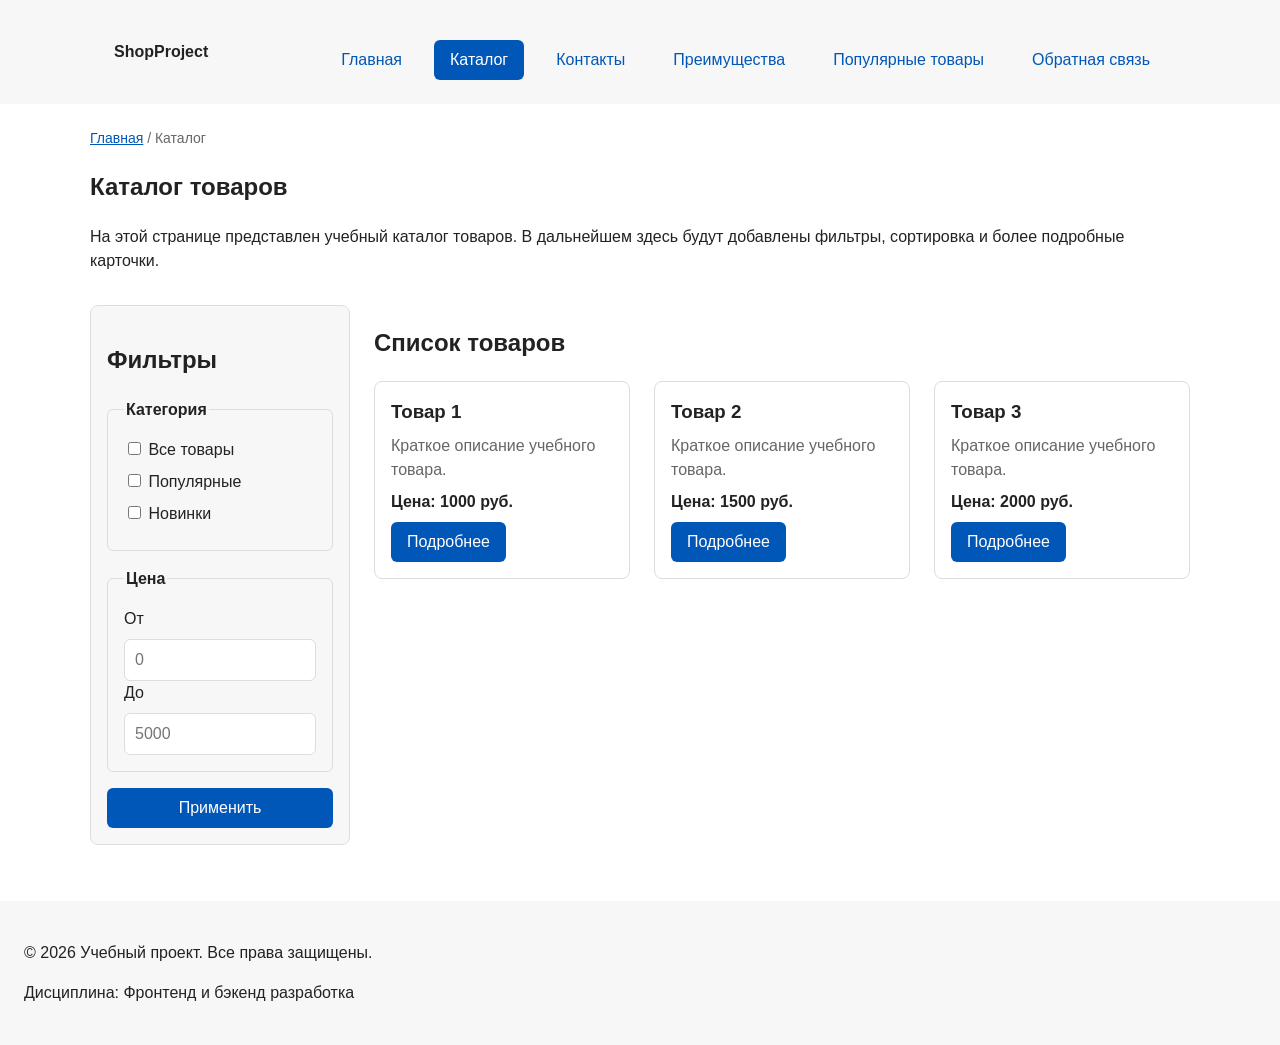
==== catalog.html @ 52d1523d "refactor: apply BEM naming to CSS classes" ====
<!DOCTYPE html>
<html lang="ru">
<head>
  <meta charset="UTF-8">
  <meta name="viewport" content="width=device-width, initial-scale=1.0">
  <meta name="description" content="Каталог товаров учебного интернет-магазина.">
  <meta property="og:type" content="website">
  <meta property="og:title" content="Учебный интернет-магазин">
  <meta property="og:description" content="Учебный frontend-проект интернет-магазина.">
  <meta property="og:image" content="https://skylongg.github.io/kr1-html-css-shop/images/preview.jpg">
  <title>Каталог товаров — Учебный интернет-магазин</title>
  <link rel="stylesheet" href="css/style.css">
</head>
<body>

  <header class="site-header">
    <div class="site-header__inner">
      <a class="site-header__logo" href="index.html">ShopProject</a>

      <nav class="site-nav" aria-label="Основная навигация">
        <ul class="site-nav__list">
          <li class="site-nav__item">
            <a class="site-nav__link" href="index.html">Главная</a>
          </li>
          <li class="site-nav__item">
            <a class="site-nav__link site-nav__link--active" href="catalog.html">Каталог</a>
          </li>
          <li class="site-nav__item">
            <a class="site-nav__link" href="contacts.html">Контакты</a>
          </li>
          <li class="site-nav__item">
            <a class="site-nav__link" href="index.html#advantages">Преимущества</a>
          </li>
          <li class="site-nav__item">
            <a class="site-nav__link" href="index.html#popular">Популярные товары</a>
          </li>
          <li class="site-nav__item">
            <a class="site-nav__link" href="index.html#contacts">Обратная связь</a>
          </li>
        </ul>
      </nav>
    </div>
  </header>

  <main>
    <nav class="breadcrumbs" aria-label="Хлебные крошки">
      <a class="breadcrumbs__link" href="index.html">Главная</a>
      <span class="breadcrumbs__current">Каталог</span>
    </nav>

    <section class="section">
      <h1>Каталог товаров</h1>
      <p>
        На этой странице представлен учебный каталог товаров.
        В дальнейшем здесь будут добавлены фильтры, сортировка и более
        подробные карточки.
      </p>
    </section>

    <section class="catalog-layout">
      <aside class="catalog-filters">
        <h2 class="catalog-filters__title">Фильтры</h2>

        <form class="filters-form" action="#" method="get">
          <fieldset class="filters-form__group">
            <legend class="filters-form__legend">Категория</legend>

            <label class="filters-form__label">
              <input type="checkbox" name="category" value="all">
              Все товары
            </label>

            <label class="filters-form__label">
              <input type="checkbox" name="category" value="popular">
              Популярные
            </label>

            <label class="filters-form__label">
              <input type="checkbox" name="category" value="new">
              Новинки
            </label>
          </fieldset>

          <fieldset class="filters-form__group">
            <legend class="filters-form__legend">Цена</legend>

            <label class="filters-form__label" for="price-from">От</label>
            <input class="filters-form__input" id="price-from" name="price-from" type="number" min="0" placeholder="0">

            <label class="filters-form__label" for="price-to">До</label>
            <input class="filters-form__input" id="price-to" name="price-to" type="number" min="0" placeholder="5000">
          </fieldset>

          <button class="button button--primary" type="submit">Применить</button>
        </form>
      </aside>

      <section class="catalog-products">
        <h2>Список товаров</h2>

        <div class="products-grid">
          <article class="product-card">
            <h3 class="product-card__title">Товар 1</h3>
            <p class="product-card__description">Краткое описание учебного товара.</p>
            <p class="product-card__price">Цена: 1000 руб.</p>
            <a class="button button--primary product-card__button" href="index.html#popular">Подробнее</a>
          </article>

          <article class="product-card">
            <h3 class="product-card__title">Товар 2</h3>
            <p class="product-card__description">Краткое описание учебного товара.</p>
            <p class="product-card__price">Цена: 1500 руб.</p>
            <a class="button button--primary product-card__button" href="index.html#popular">Подробнее</a>
          </article>

          <article class="product-card">
            <h3 class="product-card__title">Товар 3</h3>
            <p class="product-card__description">Краткое описание учебного товара.</p>
            <p class="product-card__price">Цена: 2000 руб.</p>
            <a class="button button--primary product-card__button" href="index.html#popular">Подробнее</a>
          </article>
        </div>
      </section>
    </section>
  </main>

  <footer class="site-footer">
    <p>&copy; 2026 Учебный проект. Все права защищены.</p>
    <p>Дисциплина: Фронтенд и бэкенд разработка</p>
  </footer>

</body>
</html>
---- css/style.css ----
/* ===============================
   1. Переменные проекта
   =============================== */

:root {
  /* Основные цвета проекта */
  --color-bg: #ffffff;
  --color-text: #222222;
  --color-muted: #666666;
  --color-primary: #0057b8;
  --color-primary-dark: #003f86;
  --color-border: #dddddd;
  --color-surface: #f7f7f7;
  --color-surface-accent: #eef5ff;
  --color-danger: #b00020;
  --color-success: #168a2f;
  --color-success-bg: #eefaf0;
  --color-white: #ffffff;

  /* Отступы */
  --space-xs: 4px;
  --space-sm: 8px;
  --space-md: 16px;
  --space-lg: 24px;
  --space-xl: 32px;

  /* Скругления */
  --radius-sm: 6px;
  --radius-md: 8px;
  --radius-lg: 12px;

  /* Размеры */
  --container-width: 1100px;
}

/* ===============================
   2. Базовые стили
   =============================== */

/*
  Универсальное правило для всех элементов.
  border-box делает расчёт размеров более понятным:
  width включает content, padding и border.
*/
* {
  box-sizing: border-box;
}

/*
  Плавная прокрутка при переходе к якорям.
*/
html {
  scroll-behavior: smooth;
}

/*
  Убираем стандартный внешний отступ браузера у body.
  Без этого вокруг страницы может появиться белая рамка.
*/
body {
  margin: 0;
  font-family: Arial, sans-serif;
  line-height: 1.5;
  color: var(--color-text);
  background-color: var(--color-bg);
}

/*
  Задаём внутренние отступы для основной области страницы.
  Это делает содержимое визуально отделённым от краёв окна браузера.
*/
main {
  padding: var(--space-lg);
}

/* ===============================
   3. Общие элементы интерфейса
   =============================== */

/*
  Базовый цвет ссылок.
*/
a {
  color: var(--color-primary);
}

/*
  Ссылка при наведении мыши.
*/
a:hover {
  color: var(--color-primary-dark);
}

/*
  Видимый фокус ссылки при навигации с клавиатуры.
*/
a:focus-visible {
  outline: 2px solid var(--color-primary);
  outline-offset: 3px;
}

/*
  Подсветка элемента, к которому выполнен переход по якорной ссылке.
*/
:target {
  outline: 2px dashed var(--color-primary);
  outline-offset: 4px;
}

/*
  Button block: shared geometry only.
  Colors come from the --primary and --secondary modifiers.
*/
.button {
  display: inline-block;
  padding: var(--space-sm) var(--space-md);
  border: none;
  border-radius: var(--radius-sm);
  font: inherit;
  text-decoration: none;
  cursor: pointer;
}

/* Primary button: filled with the main color */
.button--primary {
  color: var(--color-white);
  background-color: var(--color-primary);
}

/*
  Простое состояние наведения для кнопки.
  Цвет текста задаём явно, иначе у ссылки-кнопки
  его переопределит правило a:hover.
*/
.button--primary:hover {
  color: var(--color-white);
  background-color: var(--color-primary-dark);
}

/* Secondary button: outlined, filled on hover */
.button--secondary {
  color: var(--color-primary);
  background-color: transparent;
  border: 1px solid var(--color-primary);
}

.button--secondary:hover {
  color: var(--color-white);
  background-color: var(--color-primary);
}

/*
  Видимый фокус кнопки при навигации с клавиатуры.
*/
.button:focus-visible {
  outline: 2px solid var(--color-primary);
  outline-offset: 3px;
}

/*
  Отключённая кнопка визуально приглушается.
*/
.button:disabled,
.button--disabled {
  opacity: 0.6;
  cursor: not-allowed;
}

/* ===============================
   4. Компоненты страницы
   =============================== */

/* Site header block */
.site-header {
  background-color: var(--color-surface);
}

/*
  Ограничиваем ширину содержимого шапки,
  чтобы оно не растягивалось слишком сильно на широких экранах.
*/
.site-header__inner {
  max-width: var(--container-width);
  margin: 0 auto;
  padding: var(--space-lg);
  /* Flexbox: logo on the left, menu on the right */
  display: flex;
  flex-wrap: wrap;
  justify-content: space-between;
  align-items: center;
  gap: var(--space-md);
}

/*
  Оформляем текстовый логотип.
*/
.site-header__logo {
  font-weight: 700;
  color: var(--color-text);
  text-decoration: none;
}

/*
  Flexbox: menu items in a centered row that wraps when needed.
  Default list margins and markers are removed.
*/
.site-nav__list {
  display: flex;
  flex-wrap: wrap;
  justify-content: center;
  align-items: center;
  gap: var(--space-md);
  padding: 0;
  margin: var(--space-md) 0 0;
  list-style: none;
}

/*
  Menu links. inline-block lets the link take padding,
  which enlarges the click area.
*/
.site-nav__link {
  display: inline-block;
  padding: var(--space-sm) var(--space-md);
  color: var(--color-primary);
  text-decoration: none;
  border-radius: var(--radius-sm);
}

/*
  Hover: highlight the menu item with a filled background.
*/
.site-nav__link:hover {
  color: var(--color-white);
  background-color: var(--color-primary);
}

.site-nav__link:focus-visible {
  outline: 2px solid var(--color-primary);
  outline-offset: 3px;
}

/* Link to the current page */
.site-nav__link--active {
  color: var(--color-white);
  background-color: var(--color-primary);
}

/*
  Хлебные крошки на внутренних страницах.
*/
.breadcrumbs {
  max-width: var(--container-width);
  margin: 0 auto var(--space-md);
  font-size: 14px;
  color: var(--color-muted);
}

/*
  Ссылки в хлебных крошках.
*/
.breadcrumbs__link {
  color: var(--color-primary);
}

/*
  Разделитель перед названием текущей страницы.
*/
.breadcrumbs__current::before {
  content: " / ";
  color: var(--color-muted);
}

/*
  Hero-блок — первый крупный блок страницы.
  Он визуально отделяется от остальных разделов фоном и отступами.
*/
.hero {
  max-width: var(--container-width);
  margin: 0 auto var(--space-xl);
  padding: var(--space-xl) var(--space-lg);
  background-color: var(--color-surface-accent);
  border-radius: var(--radius-lg);
}

/*
  Общий класс для разделов страницы.
*/
.section {
  max-width: var(--container-width);
  margin: 0 auto var(--space-xl);
}

/*
  Убираем лишний верхний отступ у заголовков разделов.
*/
.section__title {
  margin-top: 0;
}

/* CSS Grid: three equal columns of product cards */
.products-grid {
  display: grid;
  grid-template-columns: repeat(3, 1fr);
  gap: var(--space-lg);
}

/*
  Карточка товара — самостоятельный блок.
*/
.product-card {
  /* Positioning context for the badge */
  position: relative;
  /* Flexbox: card content goes top to bottom */
  display: flex;
  flex-direction: column;
  gap: var(--space-sm);
  padding: var(--space-md);
  border: 1px solid var(--color-border);
  border-radius: var(--radius-md);
  background-color: var(--color-bg);
}

/*
  При наведении выделяем рамку карточки основным цветом.
*/
.product-card:hover {
  border-color: var(--color-primary);
}

/* Highlighted card */
.product-card--featured {
  border-color: var(--color-primary);
}

/* Discounted product card */
.product-card--discount {
  border-color: var(--color-danger);
}

.product-card__title {
  margin: 0;
  color: var(--color-text);
}

.product-card__description {
  margin: 0;
  color: var(--color-muted);
}

.product-card__price {
  margin: 0;
  font-weight: 700;
}

.product-card--discount .product-card__price {
  color: var(--color-danger);
}

/*
  margin-top: auto pushes the button to the bottom of the card,
  align-self keeps it from stretching to the full width.
*/
.product-card__button {
  margin-top: auto;
  align-self: flex-start;
}

/* Badge pinned to the top-right corner of the card */
.product-card__badge {
  position: absolute;
  top: var(--space-sm);
  right: var(--space-sm);
  padding: 2px var(--space-sm);
  font-size: 12px;
  color: var(--color-white);
  background-color: var(--color-danger);
  border-radius: var(--radius-sm);
}

/*
  Catalog page layout: filters on the left, products on the right.
  CSS Grid with named areas.
*/
.catalog-layout {
  max-width: var(--container-width);
  margin: 0 auto var(--space-xl);
  display: grid;
  grid-template-columns: 260px 1fr;
  grid-template-areas: "filters products";
  gap: var(--space-lg);
}

/* Sidebar with filters */
.catalog-filters {
  grid-area: filters;
  padding: var(--space-md);
  border: 1px solid var(--color-border);
  border-radius: var(--radius-md);
  background-color: var(--color-surface);
}

/* Product list area */
.catalog-products {
  grid-area: products;
}

/* Filters form: gap separates the field groups */
.filters-form {
  display: grid;
  gap: var(--space-md);
}

/* Group of related filter fields */
.filters-form__group {
  margin: 0;
  padding: var(--space-md);
  border: 1px solid var(--color-border);
  border-radius: var(--radius-sm);
}

/* Field group title */
.filters-form__legend {
  font-weight: 700;
}

/* Each filter label on its own line */
.filters-form__label {
  display: block;
  margin-bottom: var(--space-sm);
}

/* Price range number inputs */
.filters-form__input {
  width: 100%;
  padding: 8px 10px;
  border: 1px solid var(--color-border);
  border-radius: var(--radius-sm);
  font: inherit;
}

/* "Back to top" button stays in the corner while scrolling */
.to-top {
  position: fixed;
  right: var(--space-md);
  bottom: var(--space-md);
  z-index: 10;
}

/*
  Дополнительный информационный блок.
*/
.aside-info {
  max-width: var(--container-width);
  margin: 0 auto var(--space-xl);
  padding: var(--space-md);
  border-left: 4px solid var(--color-primary);
  background-color: var(--color-surface);
}

/*
  Оформляем подвал страницы тем же фоном, что и шапку,
  чтобы визуально отделить его от основного содержимого.
*/
.site-footer {
  padding: var(--space-lg);
  background-color: var(--color-surface);
}

/* ===============================
   5. Форма и модальное окно
   =============================== */

/*
  Модальное окно.
  Элемент dialog сам умеет открываться поверх страницы.
*/
.order-dialog {
  width: min(100% - 32px, 560px);
  padding: var(--space-lg);
  border: none;
  border-radius: var(--radius-lg);
}

/*
  Затемнение фона за модальным окном.
*/
.order-dialog::backdrop {
  background-color: rgba(0, 0, 0, 0.5);
}

.order-dialog__title {
  margin-top: 0;
}

/*
  Поле формы.
  Каждый блок получает нижний отступ.
*/
.order-form__field {
  margin-bottom: var(--space-md);
}

/*
  Подпись поля.
*/
.order-form__label {
  display: block;
  margin-bottom: var(--space-xs);
}

/*
  Основные поля формы.
  The checkbox has its own element class, so it keeps its natural width.
*/
.order-form__input,
.order-form__select,
.order-form__textarea {
  width: 100%;
  padding: 10px 12px;
  border: 1px solid var(--color-border);
  border-radius: var(--radius-sm);
  font: inherit;
}

/*
  Подсказка под полем телефона.
*/
.order-form__hint {
  display: block;
  margin-top: var(--space-xs);
  color: var(--color-muted);
}

/*
  Поле при наведении мыши.
*/
.order-form__input:hover,
.order-form__select:hover,
.order-form__textarea:hover {
  border-color: var(--color-primary);
}

/*
  Видимый фокус для клавиатурной навигации.
*/
.order-form__input:focus-visible,
.order-form__select:focus-visible,
.order-form__textarea:focus-visible {
  outline: 2px solid var(--color-primary);
  outline-offset: 3px;
}

/*
  Подсветка ошибочных полей.
  Атрибут aria-invalid добавляется через JavaScript.
*/
.order-form__input[aria-invalid="true"],
.order-form__select[aria-invalid="true"],
.order-form__textarea[aria-invalid="true"] {
  border-color: var(--color-danger);
}

/*
  Кнопки формы.
*/
.order-form__actions {
  display: flex;
  gap: var(--space-md);
  margin-top: var(--space-lg);
}

/*
  Сообщение об успешной отправке.
*/
.success-message {
  max-width: var(--container-width);
  margin: var(--space-lg) auto;
  padding: var(--space-md);
  border-left: 4px solid var(--color-success);
  background-color: var(--color-success-bg);
}
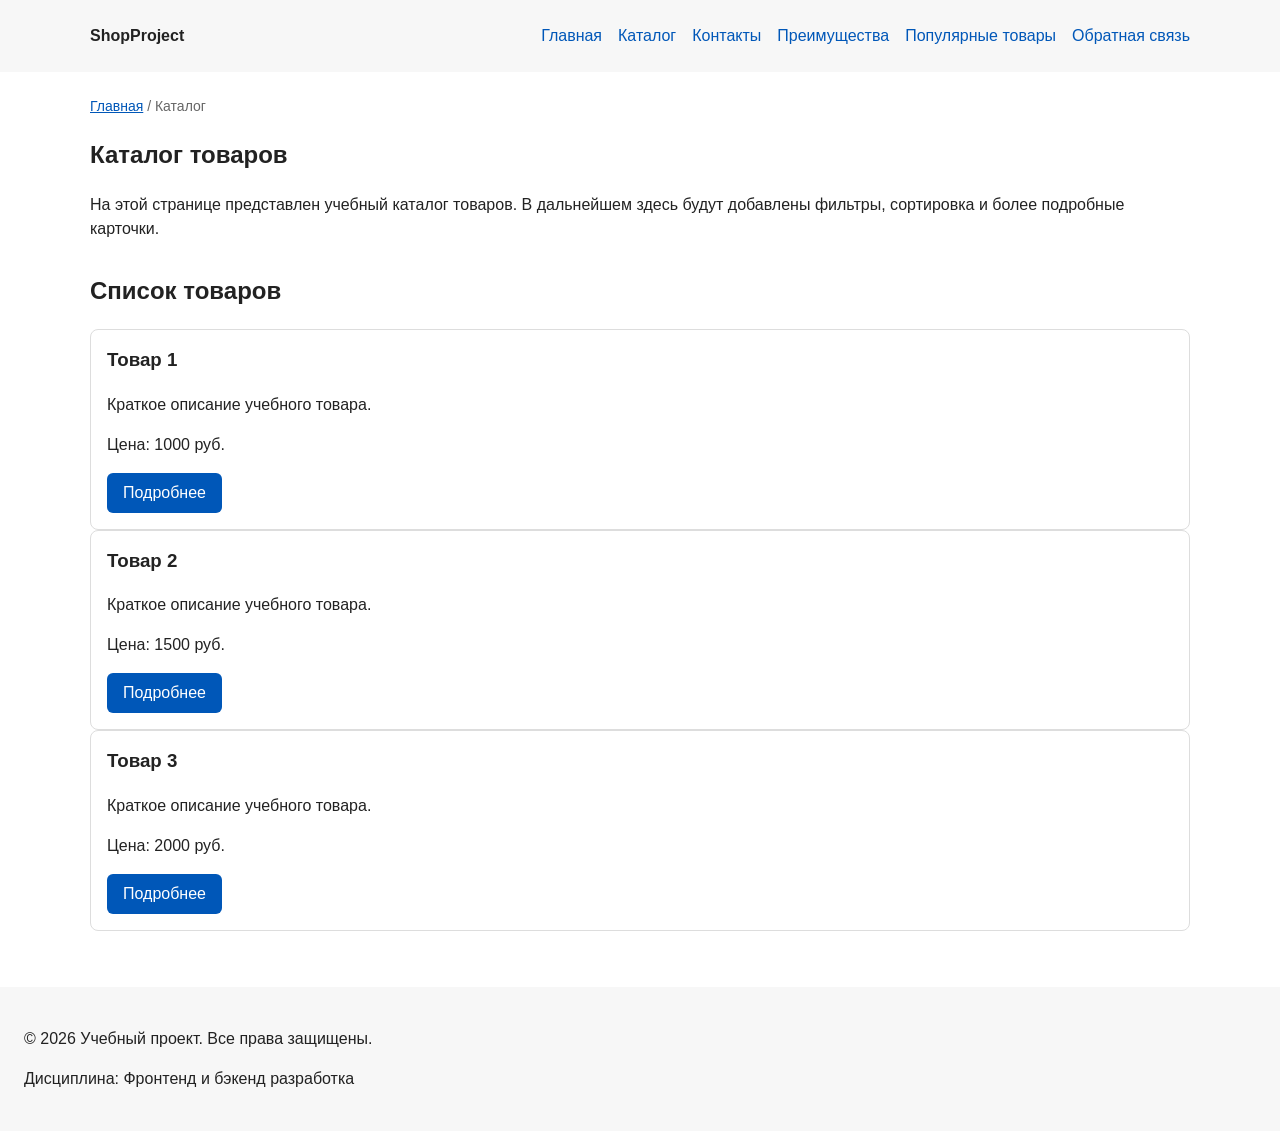
==== commit 153e6a2d: "Merge pull request #8 from skylongg/feature/multi-page-navigation Add multi-page structure navigatio" ====
--- a/catalog.html
+++ b/catalog.html
@@ -13,30 +13,18 @@
 </head>
 <body>
 
-  <header class="site-header">
-    <div class="site-header__inner">
-      <a class="site-header__logo" href="index.html">ShopProject</a>
+  <header>
+    <div class="site-header">
+      <a class="site-logo" href="index.html">ShopProject</a>
 
       <nav class="site-nav" aria-label="Основная навигация">
         <ul class="site-nav__list">
-          <li class="site-nav__item">
-            <a class="site-nav__link" href="index.html">Главная</a>
-          </li>
-          <li class="site-nav__item">
-            <a class="site-nav__link site-nav__link--active" href="catalog.html">Каталог</a>
-          </li>
-          <li class="site-nav__item">
-            <a class="site-nav__link" href="contacts.html">Контакты</a>
-          </li>
-          <li class="site-nav__item">
-            <a class="site-nav__link" href="index.html#advantages">Преимущества</a>
-          </li>
-          <li class="site-nav__item">
-            <a class="site-nav__link" href="index.html#popular">Популярные товары</a>
-          </li>
-          <li class="site-nav__item">
-            <a class="site-nav__link" href="index.html#contacts">Обратная связь</a>
-          </li>
+          <li><a href="index.html">Главная</a></li>
+          <li><a href="catalog.html">Каталог</a></li>
+          <li><a href="contacts.html">Контакты</a></li>
+          <li><a href="index.html#advantages">Преимущества</a></li>
+          <li><a href="index.html#popular">Популярные товары</a></li>
+          <li><a href="index.html#contacts">Обратная связь</a></li>
         </ul>
       </nav>
     </div>
@@ -44,8 +32,8 @@
 
   <main>
     <nav class="breadcrumbs" aria-label="Хлебные крошки">
-      <a class="breadcrumbs__link" href="index.html">Главная</a>
-      <span class="breadcrumbs__current">Каталог</span>
+      <a href="index.html">Главная</a>
+      <span>Каталог</span>
     </nav>
 
     <section class="section">
@@ -57,74 +45,33 @@
       </p>
     </section>
 
-    <section class="catalog-layout">
-      <aside class="catalog-filters">
-        <h2 class="catalog-filters__title">Фильтры</h2>
+    <section class="section">
+      <h2>Список товаров</h2>
 
-        <form class="filters-form" action="#" method="get">
-          <fieldset class="filters-form__group">
-            <legend class="filters-form__legend">Категория</legend>
+      <article class="product-card">
+        <h3>Товар 1</h3>
+        <p>Краткое описание учебного товара.</p>
+        <p>Цена: 1000 руб.</p>
+        <a class="button" href="index.html#popular">Подробнее</a>
+      </article>
 
-            <label class="filters-form__label">
-              <input type="checkbox" name="category" value="all">
-              Все товары
-            </label>
+      <article class="product-card">
+        <h3>Товар 2</h3>
+        <p>Краткое описание учебного товара.</p>
+        <p>Цена: 1500 руб.</p>
+        <a class="button" href="index.html#popular">Подробнее</a>
+      </article>
 
-            <label class="filters-form__label">
-              <input type="checkbox" name="category" value="popular">
-              Популярные
-            </label>
-
-            <label class="filters-form__label">
-              <input type="checkbox" name="category" value="new">
-              Новинки
-            </label>
-          </fieldset>
-
-          <fieldset class="filters-form__group">
-            <legend class="filters-form__legend">Цена</legend>
-
-            <label class="filters-form__label" for="price-from">От</label>
-            <input class="filters-form__input" id="price-from" name="price-from" type="number" min="0" placeholder="0">
-
-            <label class="filters-form__label" for="price-to">До</label>
-            <input class="filters-form__input" id="price-to" name="price-to" type="number" min="0" placeholder="5000">
-          </fieldset>
-
-          <button class="button button--primary" type="submit">Применить</button>
-        </form>
-      </aside>
-
-      <section class="catalog-products">
-        <h2>Список товаров</h2>
-
-        <div class="products-grid">
-          <article class="product-card">
-            <h3 class="product-card__title">Товар 1</h3>
-            <p class="product-card__description">Краткое описание учебного товара.</p>
-            <p class="product-card__price">Цена: 1000 руб.</p>
-            <a class="button button--primary product-card__button" href="index.html#popular">Подробнее</a>
-          </article>
-
-          <article class="product-card">
-            <h3 class="product-card__title">Товар 2</h3>
-            <p class="product-card__description">Краткое описание учебного товара.</p>
-            <p class="product-card__price">Цена: 1500 руб.</p>
-            <a class="button button--primary product-card__button" href="index.html#popular">Подробнее</a>
-          </article>
-
-          <article class="product-card">
-            <h3 class="product-card__title">Товар 3</h3>
-            <p class="product-card__description">Краткое описание учебного товара.</p>
-            <p class="product-card__price">Цена: 2000 руб.</p>
-            <a class="button button--primary product-card__button" href="index.html#popular">Подробнее</a>
-          </article>
-        </div>
-      </section>
+      <article class="product-card">
+        <h3>Товар 3</h3>
+        <p>Краткое описание учебного товара.</p>
+        <p>Цена: 2000 руб.</p>
+        <a class="button" href="index.html#popular">Подробнее</a>
+      </article>
     </section>
   </main>
 
-  <footer class="site-footer">
+  <footer>
     <p>&copy; 2026 Учебный проект. Все права защищены.</p>
     <p>Дисциплина: Фронтенд и бэкенд разработка</p>
   </footer>
--- a/css/style.css
+++ b/css/style.css
@@ -66,11 +66,29 @@
 }
 
 /*
-  Задаём внутренние отступы для основной области страницы.
+  Задаём внутренние отступы для основных областей страницы.
   Это делает содержимое визуально отделённым от краёв окна браузера.
 */
-main {
+header,
+main,
+footer {
   padding: var(--space-lg);
+}
+
+/*
+  Оформляем шапку страницы.
+  Используется нейтральный фон из переменной.
+*/
+header {
+  background-color: var(--color-surface);
+}
+
+/*
+  Оформляем подвал страницы тем же фоном,
+  чтобы визуально отделить его от основного содержимого.
+*/
+footer {
+  background-color: var(--color-surface);
 }
 
 /* ===============================
@@ -108,23 +126,17 @@
 }
 
 /*
-  Button block: shared geometry only.
-  Colors come from the --primary and --secondary modifiers.
+  Пока это обычная ссылка, но визуально она оформляется как кнопка.
 */
 .button {
   display: inline-block;
   padding: var(--space-sm) var(--space-md);
+  color: var(--color-white);
+  background-color: var(--color-primary);
+  text-decoration: none;
   border: none;
   border-radius: var(--radius-sm);
-  font: inherit;
-  text-decoration: none;
   cursor: pointer;
-}
-
-/* Primary button: filled with the main color */
-.button--primary {
-  color: var(--color-white);
-  background-color: var(--color-primary);
 }
 
 /*
@@ -132,21 +144,9 @@
   Цвет текста задаём явно, иначе у ссылки-кнопки
   его переопределит правило a:hover.
 */
-.button--primary:hover {
+.button:hover {
   color: var(--color-white);
   background-color: var(--color-primary-dark);
-}
-
-/* Secondary button: outlined, filled on hover */
-.button--secondary {
-  color: var(--color-primary);
-  background-color: transparent;
-  border: 1px solid var(--color-primary);
-}
-
-.button--secondary:hover {
-  color: var(--color-white);
-  background-color: var(--color-primary);
 }
 
 /*
@@ -160,8 +160,7 @@
 /*
   Отключённая кнопка визуально приглушается.
 */
-.button:disabled,
-.button--disabled {
+.button:disabled {
   opacity: 0.6;
   cursor: not-allowed;
 }
@@ -170,19 +169,13 @@
    4. Компоненты страницы
    =============================== */
 
-/* Site header block */
-.site-header {
-  background-color: var(--color-surface);
-}
-
 /*
   Ограничиваем ширину содержимого шапки,
   чтобы оно не растягивалось слишком сильно на широких экранах.
 */
-.site-header__inner {
+.site-header {
   max-width: var(--container-width);
   margin: 0 auto;
-  padding: var(--space-lg);
   /* Flexbox: logo on the left, menu on the right */
   display: flex;
   flex-wrap: wrap;
@@ -194,56 +187,38 @@
 /*
   Оформляем текстовый логотип.
 */
-.site-header__logo {
-  font-weight: 700;
+.site-logo {
+  font-weight: bold;
+  text-decoration: none;
   color: var(--color-text);
-  text-decoration: none;
-}
-
-/*
-  Flexbox: menu items in a centered row that wraps when needed.
-  Default list margins and markers are removed.
+}
+
+/*
+  Убираем стандартные отступы и маркеры списка навигации.
 */
 .site-nav__list {
+  padding: 0;
+  margin: 0;
+  list-style: none;
+  /* Flexbox: menu items in a row */
   display: flex;
   flex-wrap: wrap;
-  justify-content: center;
-  align-items: center;
   gap: var(--space-md);
-  padding: 0;
-  margin: var(--space-md) 0 0;
-  list-style: none;
-}
-
-/*
-  Menu links. inline-block lets the link take padding,
-  which enlarges the click area.
-*/
-.site-nav__link {
-  display: inline-block;
-  padding: var(--space-sm) var(--space-md);
+}
+
+/*
+  Оформляем ссылки меню.
+*/
+.site-nav__list a {
   color: var(--color-primary);
   text-decoration: none;
-  border-radius: var(--radius-sm);
-}
-
-/*
-  Hover: highlight the menu item with a filled background.
-*/
-.site-nav__link:hover {
-  color: var(--color-white);
-  background-color: var(--color-primary);
-}
-
-.site-nav__link:focus-visible {
-  outline: 2px solid var(--color-primary);
-  outline-offset: 3px;
-}
-
-/* Link to the current page */
-.site-nav__link--active {
-  color: var(--color-white);
-  background-color: var(--color-primary);
+}
+
+/*
+  При наведении мыши подчёркиваем ссылку.
+*/
+.site-nav__list a:hover {
+  text-decoration: underline;
 }
 
 /*
@@ -259,14 +234,14 @@
 /*
   Ссылки в хлебных крошках.
 */
-.breadcrumbs__link {
+.breadcrumbs a {
   color: var(--color-primary);
 }
 
 /*
   Разделитель перед названием текущей страницы.
 */
-.breadcrumbs__current::before {
+.breadcrumbs span::before {
   content: " / ";
   color: var(--color-muted);
 }
@@ -294,15 +269,15 @@
 /*
   Убираем лишний верхний отступ у заголовков разделов.
 */
-.section__title {
+.section h2 {
   margin-top: 0;
 }
 
-/* CSS Grid: three equal columns of product cards */
-.products-grid {
+/* CSS Grid: product cards in columns */
+.product-grid {
   display: grid;
-  grid-template-columns: repeat(3, 1fr);
-  gap: var(--space-lg);
+  grid-template-columns: repeat(auto-fit, minmax(220px, 1fr));
+  gap: var(--space-md);
 }
 
 /*
@@ -311,10 +286,6 @@
 .product-card {
   /* Positioning context for the badge */
   position: relative;
-  /* Flexbox: card content goes top to bottom */
-  display: flex;
-  flex-direction: column;
-  gap: var(--space-sm);
   padding: var(--space-md);
   border: 1px solid var(--color-border);
   border-radius: var(--radius-md);
@@ -328,42 +299,11 @@
   border-color: var(--color-primary);
 }
 
-/* Highlighted card */
-.product-card--featured {
-  border-color: var(--color-primary);
-}
-
-/* Discounted product card */
-.product-card--discount {
-  border-color: var(--color-danger);
-}
-
-.product-card__title {
-  margin: 0;
-  color: var(--color-text);
-}
-
-.product-card__description {
-  margin: 0;
-  color: var(--color-muted);
-}
-
-.product-card__price {
-  margin: 0;
-  font-weight: 700;
-}
-
-.product-card--discount .product-card__price {
-  color: var(--color-danger);
-}
-
-/*
-  margin-top: auto pushes the button to the bottom of the card,
-  align-self keeps it from stretching to the full width.
-*/
-.product-card__button {
-  margin-top: auto;
-  align-self: flex-start;
+/*
+  Убираем лишний верхний отступ у заголовка карточки.
+*/
+.product-card h3 {
+  margin-top: 0;
 }
 
 /* Badge pinned to the top-right corner of the card */
@@ -378,67 +318,6 @@
   border-radius: var(--radius-sm);
 }
 
-/*
-  Catalog page layout: filters on the left, products on the right.
-  CSS Grid with named areas.
-*/
-.catalog-layout {
-  max-width: var(--container-width);
-  margin: 0 auto var(--space-xl);
-  display: grid;
-  grid-template-columns: 260px 1fr;
-  grid-template-areas: "filters products";
-  gap: var(--space-lg);
-}
-
-/* Sidebar with filters */
-.catalog-filters {
-  grid-area: filters;
-  padding: var(--space-md);
-  border: 1px solid var(--color-border);
-  border-radius: var(--radius-md);
-  background-color: var(--color-surface);
-}
-
-/* Product list area */
-.catalog-products {
-  grid-area: products;
-}
-
-/* Filters form: gap separates the field groups */
-.filters-form {
-  display: grid;
-  gap: var(--space-md);
-}
-
-/* Group of related filter fields */
-.filters-form__group {
-  margin: 0;
-  padding: var(--space-md);
-  border: 1px solid var(--color-border);
-  border-radius: var(--radius-sm);
-}
-
-/* Field group title */
-.filters-form__legend {
-  font-weight: 700;
-}
-
-/* Each filter label on its own line */
-.filters-form__label {
-  display: block;
-  margin-bottom: var(--space-sm);
-}
-
-/* Price range number inputs */
-.filters-form__input {
-  width: 100%;
-  padding: 8px 10px;
-  border: 1px solid var(--color-border);
-  border-radius: var(--radius-sm);
-  font: inherit;
-}
-
 /* "Back to top" button stays in the corner while scrolling */
 .to-top {
   position: fixed;
@@ -458,15 +337,6 @@
   background-color: var(--color-surface);
 }
 
-/*
-  Оформляем подвал страницы тем же фоном, что и шапку,
-  чтобы визуально отделить его от основного содержимого.
-*/
-.site-footer {
-  padding: var(--space-lg);
-  background-color: var(--color-surface);
-}
-
 /* ===============================
    5. Форма и модальное окно
    =============================== */
@@ -489,33 +359,28 @@
   background-color: rgba(0, 0, 0, 0.5);
 }
 
-.order-dialog__title {
-  margin-top: 0;
-}
-
 /*
   Поле формы.
   Каждый блок получает нижний отступ.
 */
-.order-form__field {
+.form-field {
   margin-bottom: var(--space-md);
 }
 
 /*
   Подпись поля.
 */
-.order-form__label {
+.form-field label {
   display: block;
   margin-bottom: var(--space-xs);
 }
 
 /*
   Основные поля формы.
-  The checkbox has its own element class, so it keeps its natural width.
-*/
-.order-form__input,
-.order-form__select,
-.order-form__textarea {
+*/
+.form-field input,
+.form-field select,
+.form-field textarea {
   width: 100%;
   padding: 10px 12px;
   border: 1px solid var(--color-border);
@@ -524,9 +389,16 @@
 }
 
 /*
+  Checkbox не должен занимать всю ширину.
+*/
+.form-field input[type="checkbox"] {
+  width: auto;
+}
+
+/*
   Подсказка под полем телефона.
 */
-.order-form__hint {
+.form-field small {
   display: block;
   margin-top: var(--space-xs);
   color: var(--color-muted);
@@ -535,18 +407,19 @@
 /*
   Поле при наведении мыши.
 */
-.order-form__input:hover,
-.order-form__select:hover,
-.order-form__textarea:hover {
+.form-field input:hover,
+.form-field select:hover,
+.form-field textarea:hover {
   border-color: var(--color-primary);
 }
 
 /*
   Видимый фокус для клавиатурной навигации.
 */
-.order-form__input:focus-visible,
-.order-form__select:focus-visible,
-.order-form__textarea:focus-visible {
+.form-field input:focus-visible,
+.form-field select:focus-visible,
+.form-field textarea:focus-visible,
+.form-actions button:focus-visible {
   outline: 2px solid var(--color-primary);
   outline-offset: 3px;
 }
@@ -554,17 +427,17 @@
 /*
   Подсветка ошибочных полей.
   Атрибут aria-invalid добавляется через JavaScript.
-*/
-.order-form__input[aria-invalid="true"],
-.order-form__select[aria-invalid="true"],
-.order-form__textarea[aria-invalid="true"] {
+  Класс .form-field в селекторе нужен, чтобы правило
+  было сильнее, чем .form-field input.
+*/
+.form-field [aria-invalid="true"] {
   border-color: var(--color-danger);
 }
 
 /*
   Кнопки формы.
 */
-.order-form__actions {
+.form-actions {
   display: flex;
   gap: var(--space-md);
   margin-top: var(--space-lg);
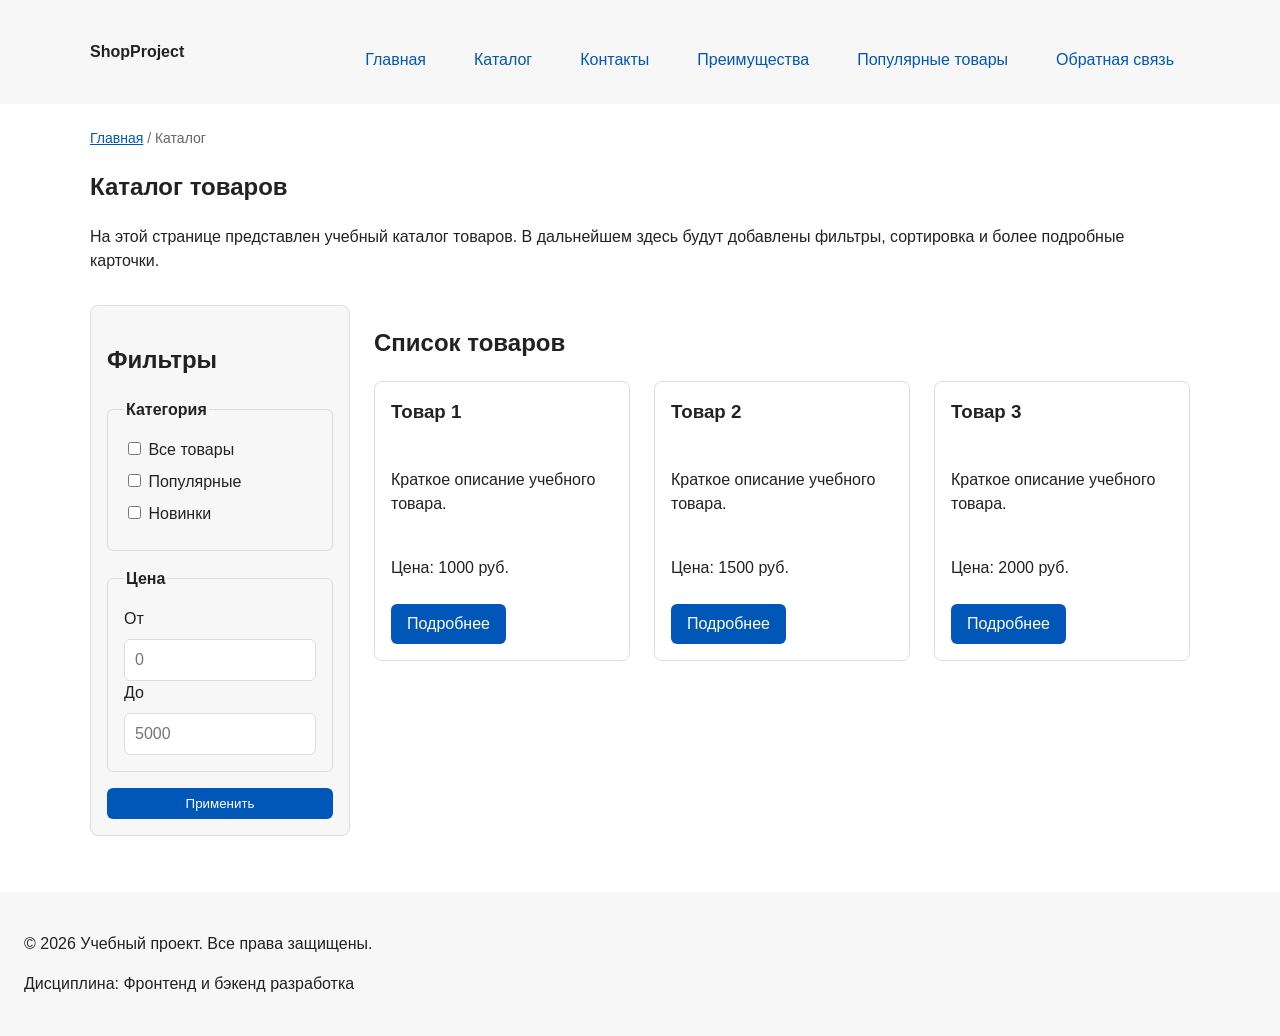
==== commit c66de9b4: "Merge pull request #9 from skylongg/feature/flex-grid-navigation Add flex navigation and grid catalo" ====
--- a/catalog.html
+++ b/catalog.html
@@ -45,29 +45,70 @@
       </p>
     </section>
 
-    <section class="section">
-      <h2>Список товаров</h2>
+    <section class="catalog-layout">
+      <aside class="catalog-filters">
+        <h2>Фильтры</h2>
 
-      <article class="product-card">
-        <h3>Товар 1</h3>
-        <p>Краткое описание учебного товара.</p>
-        <p>Цена: 1000 руб.</p>
-        <a class="button" href="index.html#popular">Подробнее</a>
-      </article>
+        <form class="filters-form" action="#" method="get">
+          <fieldset>
+            <legend>Категория</legend>
 
-      <article class="product-card">
-        <h3>Товар 2</h3>
-        <p>Краткое описание учебного товара.</p>
-        <p>Цена: 1500 руб.</p>
-        <a class="button" href="index.html#popular">Подробнее</a>
-      </article>
+            <label>
+              <input type="checkbox" name="category" value="all">
+              Все товары
+            </label>
 
-      <article class="product-card">
-        <h3>Товар 3</h3>
-        <p>Краткое описание учебного товара.</p>
-        <p>Цена: 2000 руб.</p>
-        <a class="button" href="index.html#popular">Подробнее</a>
-      </article>
+            <label>
+              <input type="checkbox" name="category" value="popular">
+              Популярные
+            </label>
+
+            <label>
+              <input type="checkbox" name="category" value="new">
+              Новинки
+            </label>
+          </fieldset>
+
+          <fieldset>
+            <legend>Цена</legend>
+
+            <label for="price-from">От</label>
+            <input id="price-from" name="price-from" type="number" min="0" placeholder="0">
+
+            <label for="price-to">До</label>
+            <input id="price-to" name="price-to" type="number" min="0" placeholder="5000">
+          </fieldset>
+
+          <button class="button" type="submit">Применить</button>
+        </form>
+      </aside>
+
+      <section class="catalog-products">
+        <h2>Список товаров</h2>
+
+        <div class="products-grid">
+          <article class="product-card">
+            <h3>Товар 1</h3>
+            <p>Краткое описание учебного товара.</p>
+            <p>Цена: 1000 руб.</p>
+            <a class="button" href="index.html#popular">Подробнее</a>
+          </article>
+
+          <article class="product-card">
+            <h3>Товар 2</h3>
+            <p>Краткое описание учебного товара.</p>
+            <p>Цена: 1500 руб.</p>
+            <a class="button" href="index.html#popular">Подробнее</a>
+          </article>
+
+          <article class="product-card">
+            <h3>Товар 3</h3>
+            <p>Краткое описание учебного товара.</p>
+            <p>Цена: 2000 руб.</p>
+            <a class="button" href="index.html#popular">Подробнее</a>
+          </article>
+        </div>
+      </section>
     </section>
   </main>
 
--- a/css/style.css
+++ b/css/style.css
@@ -194,31 +194,38 @@
 }
 
 /*
-  Убираем стандартные отступы и маркеры списка навигации.
+  Flexbox: menu items in a centered row that wraps when needed.
+  Default list margins and markers are removed.
 */
 .site-nav__list {
-  padding: 0;
-  margin: 0;
-  list-style: none;
-  /* Flexbox: menu items in a row */
   display: flex;
   flex-wrap: wrap;
+  justify-content: center;
+  align-items: center;
   gap: var(--space-md);
-}
-
-/*
-  Оформляем ссылки меню.
+  padding: 0;
+  margin: var(--space-md) 0 0;
+  list-style: none;
+}
+
+/*
+  Menu links. inline-block lets the link take padding,
+  which enlarges the click area.
 */
 .site-nav__list a {
+  display: inline-block;
+  padding: var(--space-sm) var(--space-md);
   color: var(--color-primary);
   text-decoration: none;
-}
-
-/*
-  При наведении мыши подчёркиваем ссылку.
+  border-radius: var(--radius-sm);
+}
+
+/*
+  Hover: highlight the menu item with a filled background.
 */
 .site-nav__list a:hover {
-  text-decoration: underline;
+  color: var(--color-white);
+  background-color: var(--color-primary);
 }
 
 /*
@@ -273,11 +280,11 @@
   margin-top: 0;
 }
 
-/* CSS Grid: product cards in columns */
-.product-grid {
+/* CSS Grid: three equal columns of product cards */
+.products-grid {
   display: grid;
-  grid-template-columns: repeat(auto-fit, minmax(220px, 1fr));
-  gap: var(--space-md);
+  grid-template-columns: repeat(3, 1fr);
+  gap: var(--space-lg);
 }
 
 /*
@@ -286,6 +293,11 @@
 .product-card {
   /* Positioning context for the badge */
   position: relative;
+  /* Flexbox: card content goes top to bottom */
+  display: flex;
+  flex-direction: column;
+  gap: var(--space-sm);
+  margin-bottom: 0;
   padding: var(--space-md);
   border: 1px solid var(--color-border);
   border-radius: var(--radius-md);
@@ -304,6 +316,15 @@
 */
 .product-card h3 {
   margin-top: 0;
+}
+
+/*
+  margin-top: auto pushes the button to the bottom of the card,
+  align-self keeps it from stretching to the full width.
+*/
+.product-card .button {
+  margin-top: auto;
+  align-self: flex-start;
 }
 
 /* Badge pinned to the top-right corner of the card */
@@ -318,6 +339,67 @@
   border-radius: var(--radius-sm);
 }
 
+/*
+  Catalog page layout: filters on the left, products on the right.
+  CSS Grid with named areas.
+*/
+.catalog-layout {
+  max-width: var(--container-width);
+  margin: 0 auto var(--space-xl);
+  display: grid;
+  grid-template-columns: 260px 1fr;
+  grid-template-areas: "filters products";
+  gap: var(--space-lg);
+}
+
+/* Sidebar with filters */
+.catalog-filters {
+  grid-area: filters;
+  padding: var(--space-md);
+  border: 1px solid var(--color-border);
+  border-radius: var(--radius-md);
+  background-color: var(--color-surface);
+}
+
+/* Product list area */
+.catalog-products {
+  grid-area: products;
+}
+
+/* Filters form: gap separates the field groups */
+.filters-form {
+  display: grid;
+  gap: var(--space-md);
+}
+
+/* Group of related filter fields */
+.filters-form fieldset {
+  margin: 0;
+  padding: var(--space-md);
+  border: 1px solid var(--color-border);
+  border-radius: var(--radius-sm);
+}
+
+/* Field group title */
+.filters-form legend {
+  font-weight: 700;
+}
+
+/* Each filter label on its own line */
+.filters-form label {
+  display: block;
+  margin-bottom: var(--space-sm);
+}
+
+/* Price range number inputs */
+.filters-form input[type="number"] {
+  width: 100%;
+  padding: 8px 10px;
+  border: 1px solid var(--color-border);
+  border-radius: var(--radius-sm);
+  font: inherit;
+}
+
 /* "Back to top" button stays in the corner while scrolling */
 .to-top {
   position: fixed;
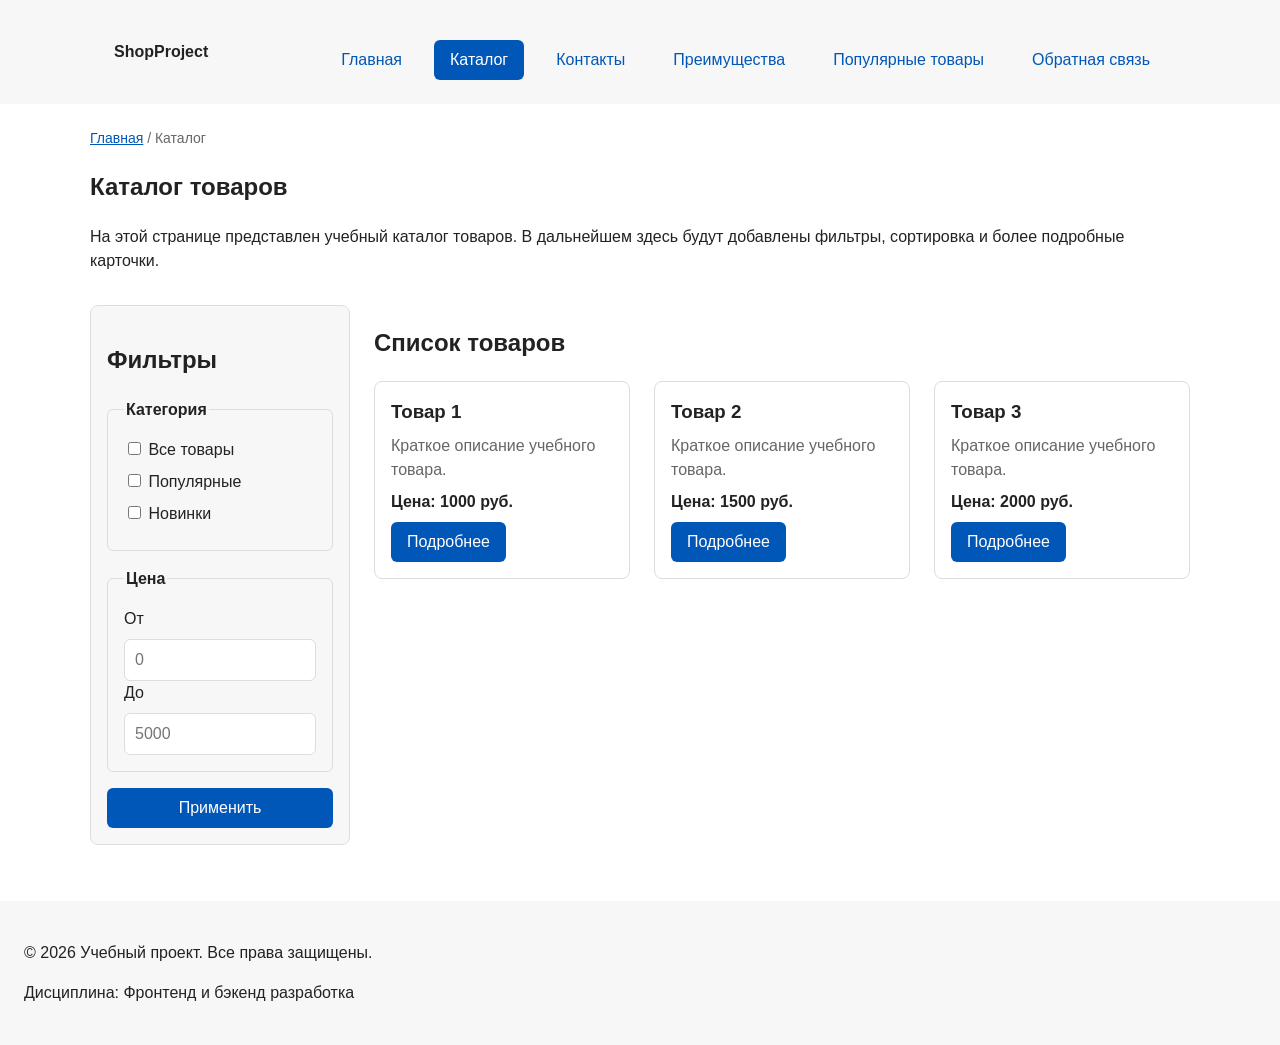
==== commit 4af11932: "Merge pull request #10 from skylongg/refactor/bem-css-classes Apply BEM naming to CSS classes" ====
--- a/catalog.html
+++ b/catalog.html
@@ -13,18 +13,30 @@
 </head>
 <body>
 
-  <header>
-    <div class="site-header">
-      <a class="site-logo" href="index.html">ShopProject</a>
+  <header class="site-header">
+    <div class="site-header__inner">
+      <a class="site-header__logo" href="index.html">ShopProject</a>
 
       <nav class="site-nav" aria-label="Основная навигация">
         <ul class="site-nav__list">
-          <li><a href="index.html">Главная</a></li>
-          <li><a href="catalog.html">Каталог</a></li>
-          <li><a href="contacts.html">Контакты</a></li>
-          <li><a href="index.html#advantages">Преимущества</a></li>
-          <li><a href="index.html#popular">Популярные товары</a></li>
-          <li><a href="index.html#contacts">Обратная связь</a></li>
+          <li class="site-nav__item">
+            <a class="site-nav__link" href="index.html">Главная</a>
+          </li>
+          <li class="site-nav__item">
+            <a class="site-nav__link site-nav__link--active" href="catalog.html">Каталог</a>
+          </li>
+          <li class="site-nav__item">
+            <a class="site-nav__link" href="contacts.html">Контакты</a>
+          </li>
+          <li class="site-nav__item">
+            <a class="site-nav__link" href="index.html#advantages">Преимущества</a>
+          </li>
+          <li class="site-nav__item">
+            <a class="site-nav__link" href="index.html#popular">Популярные товары</a>
+          </li>
+          <li class="site-nav__item">
+            <a class="site-nav__link" href="index.html#contacts">Обратная связь</a>
+          </li>
         </ul>
       </nav>
     </div>
@@ -32,8 +44,8 @@
 
   <main>
     <nav class="breadcrumbs" aria-label="Хлебные крошки">
-      <a href="index.html">Главная</a>
-      <span>Каталог</span>
+      <a class="breadcrumbs__link" href="index.html">Главная</a>
+      <span class="breadcrumbs__current">Каталог</span>
     </nav>
 
     <section class="section">
@@ -47,39 +59,39 @@
 
     <section class="catalog-layout">
       <aside class="catalog-filters">
-        <h2>Фильтры</h2>
+        <h2 class="catalog-filters__title">Фильтры</h2>
 
         <form class="filters-form" action="#" method="get">
-          <fieldset>
-            <legend>Категория</legend>
+          <fieldset class="filters-form__group">
+            <legend class="filters-form__legend">Категория</legend>
 
-            <label>
+            <label class="filters-form__label">
               <input type="checkbox" name="category" value="all">
               Все товары
             </label>
 
-            <label>
+            <label class="filters-form__label">
               <input type="checkbox" name="category" value="popular">
               Популярные
             </label>
 
-            <label>
+            <label class="filters-form__label">
               <input type="checkbox" name="category" value="new">
               Новинки
             </label>
           </fieldset>
 
-          <fieldset>
-            <legend>Цена</legend>
+          <fieldset class="filters-form__group">
+            <legend class="filters-form__legend">Цена</legend>
 
-            <label for="price-from">От</label>
-            <input id="price-from" name="price-from" type="number" min="0" placeholder="0">
+            <label class="filters-form__label" for="price-from">От</label>
+            <input class="filters-form__input" id="price-from" name="price-from" type="number" min="0" placeholder="0">
 
-            <label for="price-to">До</label>
-            <input id="price-to" name="price-to" type="number" min="0" placeholder="5000">
+            <label class="filters-form__label" for="price-to">До</label>
+            <input class="filters-form__input" id="price-to" name="price-to" type="number" min="0" placeholder="5000">
           </fieldset>
 
-          <button class="button" type="submit">Применить</button>
+          <button class="button button--primary" type="submit">Применить</button>
         </form>
       </aside>
 
@@ -88,31 +100,31 @@
 
         <div class="products-grid">
           <article class="product-card">
-            <h3>Товар 1</h3>
-            <p>Краткое описание учебного товара.</p>
-            <p>Цена: 1000 руб.</p>
-            <a class="button" href="index.html#popular">Подробнее</a>
+            <h3 class="product-card__title">Товар 1</h3>
+            <p class="product-card__description">Краткое описание учебного товара.</p>
+            <p class="product-card__price">Цена: 1000 руб.</p>
+            <a class="button button--primary product-card__button" href="index.html#popular">Подробнее</a>
           </article>
 
           <article class="product-card">
-            <h3>Товар 2</h3>
-            <p>Краткое описание учебного товара.</p>
-            <p>Цена: 1500 руб.</p>
-            <a class="button" href="index.html#popular">Подробнее</a>
+            <h3 class="product-card__title">Товар 2</h3>
+            <p class="product-card__description">Краткое описание учебного товара.</p>
+            <p class="product-card__price">Цена: 1500 руб.</p>
+            <a class="button button--primary product-card__button" href="index.html#popular">Подробнее</a>
           </article>
 
           <article class="product-card">
-            <h3>Товар 3</h3>
-            <p>Краткое описание учебного товара.</p>
-            <p>Цена: 2000 руб.</p>
-            <a class="button" href="index.html#popular">Подробнее</a>
+            <h3 class="product-card__title">Товар 3</h3>
+            <p class="product-card__description">Краткое описание учебного товара.</p>
+            <p class="product-card__price">Цена: 2000 руб.</p>
+            <a class="button button--primary product-card__button" href="index.html#popular">Подробнее</a>
           </article>
         </div>
       </section>
     </section>
   </main>
 
-  <footer>
+  <footer class="site-footer">
     <p>&copy; 2026 Учебный проект. Все права защищены.</p>
     <p>Дисциплина: Фронтенд и бэкенд разработка</p>
   </footer>
--- a/css/style.css
+++ b/css/style.css
@@ -66,29 +66,11 @@
 }
 
 /*
-  Задаём внутренние отступы для основных областей страницы.
+  Задаём внутренние отступы для основной области страницы.
   Это делает содержимое визуально отделённым от краёв окна браузера.
 */
-header,
-main,
-footer {
+main {
   padding: var(--space-lg);
-}
-
-/*
-  Оформляем шапку страницы.
-  Используется нейтральный фон из переменной.
-*/
-header {
-  background-color: var(--color-surface);
-}
-
-/*
-  Оформляем подвал страницы тем же фоном,
-  чтобы визуально отделить его от основного содержимого.
-*/
-footer {
-  background-color: var(--color-surface);
 }
 
 /* ===============================
@@ -126,17 +108,23 @@
 }
 
 /*
-  Пока это обычная ссылка, но визуально она оформляется как кнопка.
+  Button block: shared geometry only.
+  Colors come from the --primary and --secondary modifiers.
 */
 .button {
   display: inline-block;
   padding: var(--space-sm) var(--space-md);
+  border: none;
+  border-radius: var(--radius-sm);
+  font: inherit;
+  text-decoration: none;
+  cursor: pointer;
+}
+
+/* Primary button: filled with the main color */
+.button--primary {
   color: var(--color-white);
   background-color: var(--color-primary);
-  text-decoration: none;
-  border: none;
-  border-radius: var(--radius-sm);
-  cursor: pointer;
 }
 
 /*
@@ -144,9 +132,21 @@
   Цвет текста задаём явно, иначе у ссылки-кнопки
   его переопределит правило a:hover.
 */
-.button:hover {
+.button--primary:hover {
   color: var(--color-white);
   background-color: var(--color-primary-dark);
+}
+
+/* Secondary button: outlined, filled on hover */
+.button--secondary {
+  color: var(--color-primary);
+  background-color: transparent;
+  border: 1px solid var(--color-primary);
+}
+
+.button--secondary:hover {
+  color: var(--color-white);
+  background-color: var(--color-primary);
 }
 
 /*
@@ -160,7 +160,8 @@
 /*
   Отключённая кнопка визуально приглушается.
 */
-.button:disabled {
+.button:disabled,
+.button--disabled {
   opacity: 0.6;
   cursor: not-allowed;
 }
@@ -169,13 +170,19 @@
    4. Компоненты страницы
    =============================== */
 
+/* Site header block */
+.site-header {
+  background-color: var(--color-surface);
+}
+
 /*
   Ограничиваем ширину содержимого шапки,
   чтобы оно не растягивалось слишком сильно на широких экранах.
 */
-.site-header {
+.site-header__inner {
   max-width: var(--container-width);
   margin: 0 auto;
+  padding: var(--space-lg);
   /* Flexbox: logo on the left, menu on the right */
   display: flex;
   flex-wrap: wrap;
@@ -187,10 +194,10 @@
 /*
   Оформляем текстовый логотип.
 */
-.site-logo {
-  font-weight: bold;
+.site-header__logo {
+  font-weight: 700;
+  color: var(--color-text);
   text-decoration: none;
-  color: var(--color-text);
 }
 
 /*
@@ -212,7 +219,7 @@
   Menu links. inline-block lets the link take padding,
   which enlarges the click area.
 */
-.site-nav__list a {
+.site-nav__link {
   display: inline-block;
   padding: var(--space-sm) var(--space-md);
   color: var(--color-primary);
@@ -223,7 +230,18 @@
 /*
   Hover: highlight the menu item with a filled background.
 */
-.site-nav__list a:hover {
+.site-nav__link:hover {
+  color: var(--color-white);
+  background-color: var(--color-primary);
+}
+
+.site-nav__link:focus-visible {
+  outline: 2px solid var(--color-primary);
+  outline-offset: 3px;
+}
+
+/* Link to the current page */
+.site-nav__link--active {
   color: var(--color-white);
   background-color: var(--color-primary);
 }
@@ -241,14 +259,14 @@
 /*
   Ссылки в хлебных крошках.
 */
-.breadcrumbs a {
+.breadcrumbs__link {
   color: var(--color-primary);
 }
 
 /*
   Разделитель перед названием текущей страницы.
 */
-.breadcrumbs span::before {
+.breadcrumbs__current::before {
   content: " / ";
   color: var(--color-muted);
 }
@@ -276,7 +294,7 @@
 /*
   Убираем лишний верхний отступ у заголовков разделов.
 */
-.section h2 {
+.section__title {
   margin-top: 0;
 }
 
@@ -297,7 +315,6 @@
   display: flex;
   flex-direction: column;
   gap: var(--space-sm);
-  margin-bottom: 0;
   padding: var(--space-md);
   border: 1px solid var(--color-border);
   border-radius: var(--radius-md);
@@ -311,18 +328,40 @@
   border-color: var(--color-primary);
 }
 
-/*
-  Убираем лишний верхний отступ у заголовка карточки.
-*/
-.product-card h3 {
-  margin-top: 0;
+/* Highlighted card */
+.product-card--featured {
+  border-color: var(--color-primary);
+}
+
+/* Discounted product card */
+.product-card--discount {
+  border-color: var(--color-danger);
+}
+
+.product-card__title {
+  margin: 0;
+  color: var(--color-text);
+}
+
+.product-card__description {
+  margin: 0;
+  color: var(--color-muted);
+}
+
+.product-card__price {
+  margin: 0;
+  font-weight: 700;
+}
+
+.product-card--discount .product-card__price {
+  color: var(--color-danger);
 }
 
 /*
   margin-top: auto pushes the button to the bottom of the card,
   align-self keeps it from stretching to the full width.
 */
-.product-card .button {
+.product-card__button {
   margin-top: auto;
   align-self: flex-start;
 }
@@ -373,7 +412,7 @@
 }
 
 /* Group of related filter fields */
-.filters-form fieldset {
+.filters-form__group {
   margin: 0;
   padding: var(--space-md);
   border: 1px solid var(--color-border);
@@ -381,18 +420,18 @@
 }
 
 /* Field group title */
-.filters-form legend {
+.filters-form__legend {
   font-weight: 700;
 }
 
 /* Each filter label on its own line */
-.filters-form label {
+.filters-form__label {
   display: block;
   margin-bottom: var(--space-sm);
 }
 
 /* Price range number inputs */
-.filters-form input[type="number"] {
+.filters-form__input {
   width: 100%;
   padding: 8px 10px;
   border: 1px solid var(--color-border);
@@ -419,6 +458,15 @@
   background-color: var(--color-surface);
 }
 
+/*
+  Оформляем подвал страницы тем же фоном, что и шапку,
+  чтобы визуально отделить его от основного содержимого.
+*/
+.site-footer {
+  padding: var(--space-lg);
+  background-color: var(--color-surface);
+}
+
 /* ===============================
    5. Форма и модальное окно
    =============================== */
@@ -441,28 +489,33 @@
   background-color: rgba(0, 0, 0, 0.5);
 }
 
+.order-dialog__title {
+  margin-top: 0;
+}
+
 /*
   Поле формы.
   Каждый блок получает нижний отступ.
 */
-.form-field {
+.order-form__field {
   margin-bottom: var(--space-md);
 }
 
 /*
   Подпись поля.
 */
-.form-field label {
+.order-form__label {
   display: block;
   margin-bottom: var(--space-xs);
 }
 
 /*
   Основные поля формы.
-*/
-.form-field input,
-.form-field select,
-.form-field textarea {
+  The checkbox has its own element class, so it keeps its natural width.
+*/
+.order-form__input,
+.order-form__select,
+.order-form__textarea {
   width: 100%;
   padding: 10px 12px;
   border: 1px solid var(--color-border);
@@ -471,16 +524,9 @@
 }
 
 /*
-  Checkbox не должен занимать всю ширину.
-*/
-.form-field input[type="checkbox"] {
-  width: auto;
-}
-
-/*
   Подсказка под полем телефона.
 */
-.form-field small {
+.order-form__hint {
   display: block;
   margin-top: var(--space-xs);
   color: var(--color-muted);
@@ -489,19 +535,18 @@
 /*
   Поле при наведении мыши.
 */
-.form-field input:hover,
-.form-field select:hover,
-.form-field textarea:hover {
+.order-form__input:hover,
+.order-form__select:hover,
+.order-form__textarea:hover {
   border-color: var(--color-primary);
 }
 
 /*
   Видимый фокус для клавиатурной навигации.
 */
-.form-field input:focus-visible,
-.form-field select:focus-visible,
-.form-field textarea:focus-visible,
-.form-actions button:focus-visible {
+.order-form__input:focus-visible,
+.order-form__select:focus-visible,
+.order-form__textarea:focus-visible {
   outline: 2px solid var(--color-primary);
   outline-offset: 3px;
 }
@@ -509,17 +554,17 @@
 /*
   Подсветка ошибочных полей.
   Атрибут aria-invalid добавляется через JavaScript.
-  Класс .form-field в селекторе нужен, чтобы правило
-  было сильнее, чем .form-field input.
-*/
-.form-field [aria-invalid="true"] {
+*/
+.order-form__input[aria-invalid="true"],
+.order-form__select[aria-invalid="true"],
+.order-form__textarea[aria-invalid="true"] {
   border-color: var(--color-danger);
 }
 
 /*
   Кнопки формы.
 */
-.form-actions {
+.order-form__actions {
   display: flex;
   gap: var(--space-md);
   margin-top: var(--space-lg);
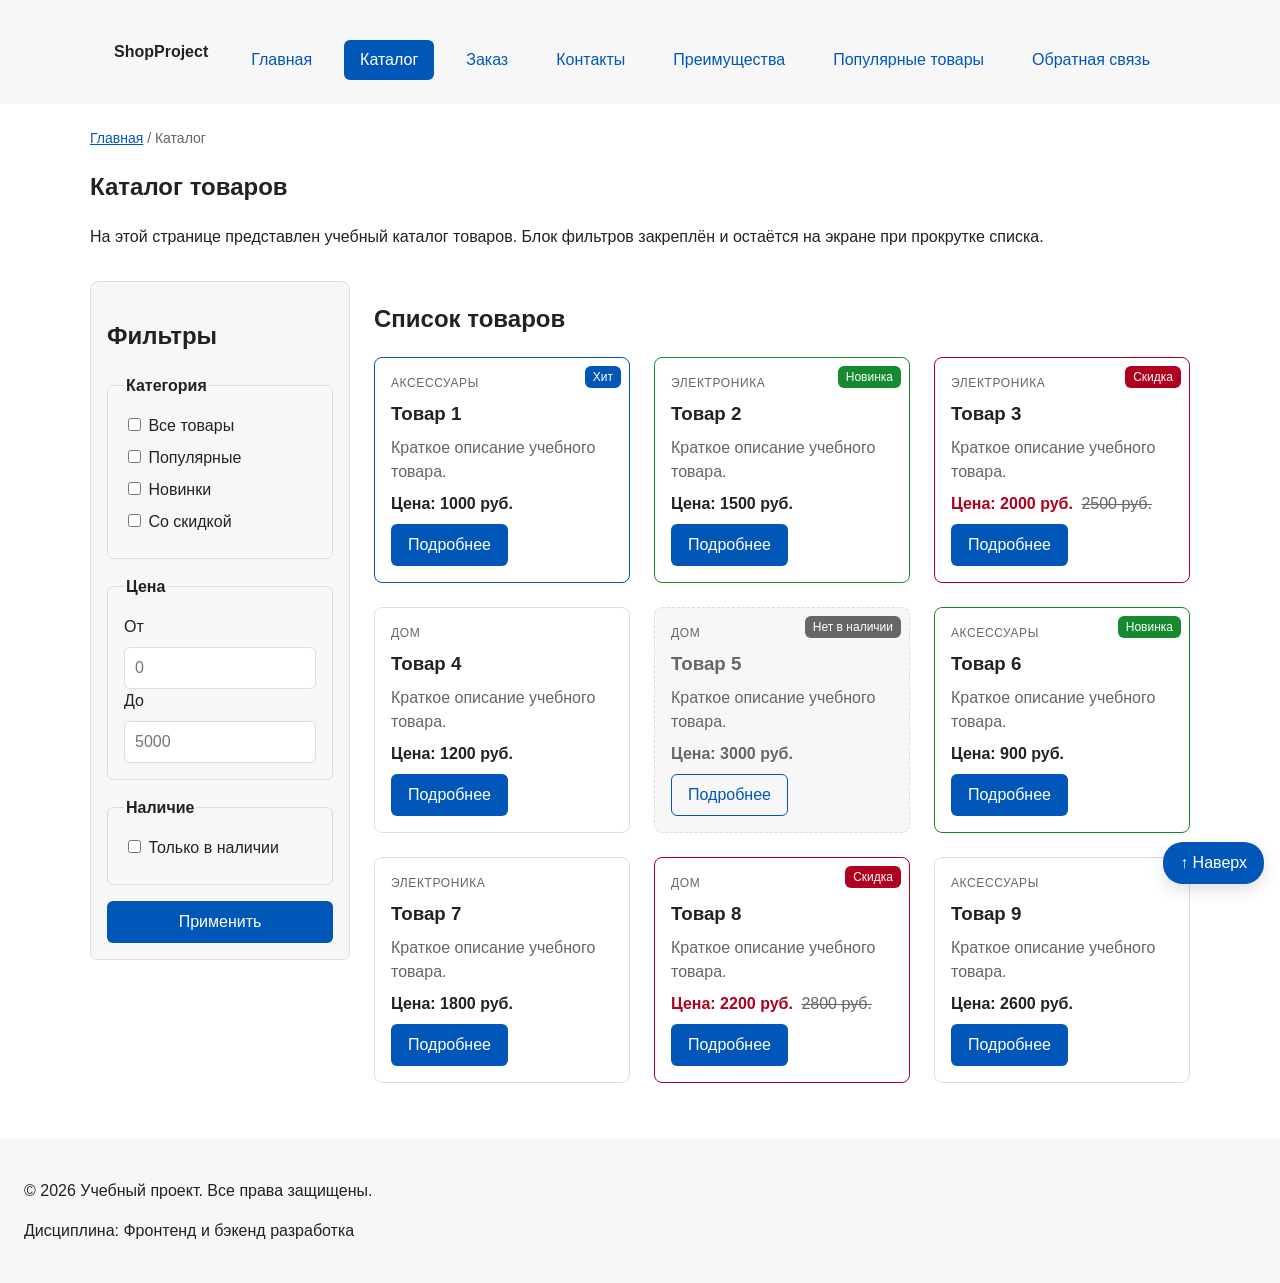
==== commit a3ffe9eb: "fix: prepare HTML CSS project for submission" ====
--- a/catalog.html
+++ b/catalog.html
@@ -13,7 +13,7 @@
 </head>
 <body>
 
-  <header class="site-header">
+  <header class="site-header" id="top">
     <div class="site-header__inner">
       <a class="site-header__logo" href="index.html">ShopProject</a>
 
@@ -23,7 +23,10 @@
             <a class="site-nav__link" href="index.html">Главная</a>
           </li>
           <li class="site-nav__item">
-            <a class="site-nav__link site-nav__link--active" href="catalog.html">Каталог</a>
+            <a class="site-nav__link site-nav__link--active" href="catalog.html" aria-current="page">Каталог</a>
+          </li>
+          <li class="site-nav__item">
+            <a class="site-nav__link" href="order.html">Заказ</a>
           </li>
           <li class="site-nav__item">
             <a class="site-nav__link" href="contacts.html">Контакты</a>
@@ -45,15 +48,14 @@
   <main>
     <nav class="breadcrumbs" aria-label="Хлебные крошки">
       <a class="breadcrumbs__link" href="index.html">Главная</a>
-      <span class="breadcrumbs__current">Каталог</span>
+      <span class="breadcrumbs__current" aria-current="page">Каталог</span>
     </nav>
 
     <section class="section">
       <h1>Каталог товаров</h1>
       <p>
         На этой странице представлен учебный каталог товаров.
-        В дальнейшем здесь будут добавлены фильтры, сортировка и более
-        подробные карточки.
+        Блок фильтров закреплён и остаётся на экране при прокрутке списка.
       </p>
     </section>
 
@@ -79,6 +81,11 @@
               <input type="checkbox" name="category" value="new">
               Новинки
             </label>
+
+            <label class="filters-form__label">
+              <input type="checkbox" name="category" value="discount">
+              Со скидкой
+            </label>
           </fieldset>
 
           <fieldset class="filters-form__group">
@@ -91,6 +98,15 @@
             <input class="filters-form__input" id="price-to" name="price-to" type="number" min="0" placeholder="5000">
           </fieldset>
 
+          <fieldset class="filters-form__group">
+            <legend class="filters-form__legend">Наличие</legend>
+
+            <label class="filters-form__label">
+              <input type="checkbox" name="in-stock" value="yes">
+              Только в наличии
+            </label>
+          </fieldset>
+
           <button class="button button--primary" type="submit">Применить</button>
         </form>
       </aside>
@@ -99,25 +115,88 @@
         <h2>Список товаров</h2>
 
         <div class="products-grid">
+          <article class="product-card product-card--featured">
+            <span class="product-card__badge">Хит</span>
+            <p class="product-card__category">Аксессуары</p>
+            <h3 class="product-card__title">Товар 1</h3>
+            <p class="product-card__description">Краткое описание учебного товара.</p>
+            <p class="product-card__price">Цена: 1000 руб.</p>
+            <a class="button button--primary product-card__button" href="product.html">Подробнее</a>
+          </article>
+
+          <article class="product-card product-card--new">
+            <span class="product-card__badge">Новинка</span>
+            <p class="product-card__category">Электроника</p>
+            <h3 class="product-card__title">Товар 2</h3>
+            <p class="product-card__description">Краткое описание учебного товара.</p>
+            <p class="product-card__price">Цена: 1500 руб.</p>
+            <a class="button button--primary product-card__button" href="product.html">Подробнее</a>
+          </article>
+
+          <article class="product-card product-card--discount">
+            <span class="product-card__badge">Скидка</span>
+            <p class="product-card__category">Электроника</p>
+            <h3 class="product-card__title">Товар 3</h3>
+            <p class="product-card__description">Краткое описание учебного товара.</p>
+            <p class="product-card__price">
+              Цена: 2000 руб.
+              <del class="product-card__old-price">2500 руб.</del>
+            </p>
+            <a class="button button--primary product-card__button" href="product.html">Подробнее</a>
+          </article>
+
           <article class="product-card">
-            <h3 class="product-card__title">Товар 1</h3>
-            <p class="product-card__description">Краткое описание учебного товара.</p>
-            <p class="product-card__price">Цена: 1000 руб.</p>
-            <a class="button button--primary product-card__button" href="index.html#popular">Подробнее</a>
+            <p class="product-card__category">Дом</p>
+            <h3 class="product-card__title">Товар 4</h3>
+            <p class="product-card__description">Краткое описание учебного товара.</p>
+            <p class="product-card__price">Цена: 1200 руб.</p>
+            <a class="button button--primary product-card__button" href="product.html">Подробнее</a>
+          </article>
+
+          <article class="product-card product-card--sold-out">
+            <span class="product-card__badge">Нет в наличии</span>
+            <p class="product-card__category">Дом</p>
+            <h3 class="product-card__title">Товар 5</h3>
+            <p class="product-card__description">Краткое описание учебного товара.</p>
+            <p class="product-card__price">Цена: 3000 руб.</p>
+            <a class="button button--secondary product-card__button" href="product.html">Подробнее</a>
+          </article>
+
+          <article class="product-card product-card--new">
+            <span class="product-card__badge">Новинка</span>
+            <p class="product-card__category">Аксессуары</p>
+            <h3 class="product-card__title">Товар 6</h3>
+            <p class="product-card__description">Краткое описание учебного товара.</p>
+            <p class="product-card__price">Цена: 900 руб.</p>
+            <a class="button button--primary product-card__button" href="product.html">Подробнее</a>
           </article>
 
           <article class="product-card">
-            <h3 class="product-card__title">Товар 2</h3>
-            <p class="product-card__description">Краткое описание учебного товара.</p>
-            <p class="product-card__price">Цена: 1500 руб.</p>
-            <a class="button button--primary product-card__button" href="index.html#popular">Подробнее</a>
+            <p class="product-card__category">Электроника</p>
+            <h3 class="product-card__title">Товар 7</h3>
+            <p class="product-card__description">Краткое описание учебного товара.</p>
+            <p class="product-card__price">Цена: 1800 руб.</p>
+            <a class="button button--primary product-card__button" href="product.html">Подробнее</a>
+          </article>
+
+          <article class="product-card product-card--discount">
+            <span class="product-card__badge">Скидка</span>
+            <p class="product-card__category">Дом</p>
+            <h3 class="product-card__title">Товар 8</h3>
+            <p class="product-card__description">Краткое описание учебного товара.</p>
+            <p class="product-card__price">
+              Цена: 2200 руб.
+              <del class="product-card__old-price">2800 руб.</del>
+            </p>
+            <a class="button button--primary product-card__button" href="product.html">Подробнее</a>
           </article>
 
           <article class="product-card">
-            <h3 class="product-card__title">Товар 3</h3>
-            <p class="product-card__description">Краткое описание учебного товара.</p>
-            <p class="product-card__price">Цена: 2000 руб.</p>
-            <a class="button button--primary product-card__button" href="index.html#popular">Подробнее</a>
+            <p class="product-card__category">Аксессуары</p>
+            <h3 class="product-card__title">Товар 9</h3>
+            <p class="product-card__description">Краткое описание учебного товара.</p>
+            <p class="product-card__price">Цена: 2600 руб.</p>
+            <a class="button button--primary product-card__button" href="product.html">Подробнее</a>
           </article>
         </div>
       </section>
@@ -129,5 +208,7 @@
     <p>Дисциплина: Фронтенд и бэкенд разработка</p>
   </footer>
 
+  <a class="button button--primary to-top" href="#top">↑ Наверх</a>
+
 </body>
 </html>
--- a/css/style.css
+++ b/css/style.css
@@ -31,6 +31,9 @@
 
   /* Размеры */
   --container-width: 1100px;
+
+  /* Shadow */
+  --shadow: 0 6px 16px rgba(0, 0, 0, 0.12);
 }
 
 /* ===============================
@@ -107,6 +110,11 @@
   outline-offset: 4px;
 }
 
+/* No outline on the header after the "Наверх" jump */
+.site-header:target {
+  outline: none;
+}
+
 /*
   Button block: shared geometry only.
   Colors come from the --primary and --secondary modifiers.
@@ -114,11 +122,12 @@
 .button {
   display: inline-block;
   padding: var(--space-sm) var(--space-md);
-  border: none;
+  border: 1px solid transparent;
   border-radius: var(--radius-sm);
   font: inherit;
   text-decoration: none;
   cursor: pointer;
+  transition: background-color 0.2s, color 0.2s;
 }
 
 /* Primary button: filled with the main color */
@@ -141,12 +150,17 @@
 .button--secondary {
   color: var(--color-primary);
   background-color: transparent;
-  border: 1px solid var(--color-primary);
+  border-color: var(--color-primary);
 }
 
 .button--secondary:hover {
   color: var(--color-white);
   background-color: var(--color-primary);
+}
+
+/* Pressed button */
+.button:active {
+  transform: translateY(1px);
 }
 
 /*
@@ -164,6 +178,15 @@
 .button--disabled {
   opacity: 0.6;
   cursor: not-allowed;
+}
+
+/* Disabled button does not react to hover and click */
+.button--primary:disabled:hover {
+  background-color: var(--color-primary);
+}
+
+.button:disabled:active {
+  transform: none;
 }
 
 /* ===============================
@@ -268,6 +291,11 @@
 */
 .breadcrumbs__current::before {
   content: " / ";
+  color: var(--color-muted);
+}
+
+/* Separator between links */
+.breadcrumbs__separator {
   color: var(--color-muted);
 }
 
@@ -319,25 +347,72 @@
   border: 1px solid var(--color-border);
   border-radius: var(--radius-md);
   background-color: var(--color-bg);
+  transition: transform 0.2s, box-shadow 0.2s;
 }
 
 /*
   При наведении выделяем рамку карточки основным цветом.
+  The card also moves up a little and gets a shadow.
 */
 .product-card:hover {
   border-color: var(--color-primary);
-}
-
-/* Highlighted card */
+  box-shadow: var(--shadow);
+  transform: translateY(-4px);
+}
+
+/* "Хит" card */
 .product-card--featured {
   border-color: var(--color-primary);
 }
 
-/* Discounted product card */
+.product-card--featured .product-card__badge {
+  background-color: var(--color-primary);
+}
+
+/* "Новинка" card */
+.product-card--new {
+  border-color: var(--color-success);
+}
+
+.product-card--new .product-card__badge {
+  background-color: var(--color-success);
+}
+
+/* Discount card */
 .product-card--discount {
   border-color: var(--color-danger);
 }
 
+/* Sold-out card: grey, does not move on hover */
+.product-card--sold-out {
+  background-color: var(--color-surface);
+  border-style: dashed;
+}
+
+.product-card--sold-out:hover {
+  border-color: var(--color-border);
+  box-shadow: none;
+  transform: none;
+}
+
+.product-card--sold-out .product-card__badge {
+  background-color: var(--color-muted);
+}
+
+.product-card--sold-out .product-card__title,
+.product-card--sold-out .product-card__price {
+  color: var(--color-muted);
+}
+
+/* Category above the title */
+.product-card__category {
+  margin: 0;
+  font-size: 12px;
+  letter-spacing: 0.05em;
+  text-transform: uppercase;
+  color: var(--color-muted);
+}
+
 .product-card__title {
   margin: 0;
   color: var(--color-text);
@@ -355,6 +430,13 @@
 
 .product-card--discount .product-card__price {
   color: var(--color-danger);
+}
+
+/* Old price */
+.product-card__old-price {
+  margin-left: var(--space-xs);
+  font-weight: 400;
+  color: var(--color-muted);
 }
 
 /*
@@ -364,6 +446,14 @@
 .product-card__button {
   margin-top: auto;
   align-self: flex-start;
+}
+
+/* Card buttons in one row at the bottom */
+.product-card__actions {
+  margin-top: auto;
+  display: flex;
+  flex-wrap: wrap;
+  gap: var(--space-sm);
 }
 
 /* Badge pinned to the top-right corner of the card */
@@ -391,9 +481,15 @@
   gap: var(--space-lg);
 }
 
-/* Sidebar with filters */
+/*
+  Sticky filters stay on screen while scrolling.
+  align-self: start keeps the block from stretching to full height.
+*/
 .catalog-filters {
   grid-area: filters;
+  position: sticky;
+  top: var(--space-md);
+  align-self: start;
   padding: var(--space-md);
   border: 1px solid var(--color-border);
   border-radius: var(--radius-md);
@@ -445,6 +541,8 @@
   right: var(--space-md);
   bottom: var(--space-md);
   z-index: 10;
+  border-radius: 20px;
+  box-shadow: var(--shadow);
 }
 
 /*
@@ -458,6 +556,148 @@
   background-color: var(--color-surface);
 }
 
+/* Contacts */
+.contacts-list {
+  font-style: normal;
+}
+
+.contacts-list p {
+  margin: 0 0 var(--space-sm);
+}
+
+/* Product page: image on the left, info on the right */
+.product-details {
+  max-width: var(--container-width);
+  margin: 0 auto var(--space-xl);
+  display: grid;
+  grid-template-columns: 1fr 1fr;
+  align-items: start;
+  gap: var(--space-xl);
+}
+
+.product-details__image {
+  display: block;
+  width: 100%;
+  height: auto;
+  border: 1px solid var(--color-border);
+  border-radius: var(--radius-lg);
+}
+
+.product-details__info {
+  display: flex;
+  flex-direction: column;
+  gap: var(--space-md);
+}
+
+.product-details__category {
+  margin: 0;
+  font-size: 14px;
+  letter-spacing: 0.05em;
+  text-transform: uppercase;
+  color: var(--color-muted);
+}
+
+.product-details__title {
+  margin: 0;
+}
+
+.product-details__description {
+  margin: 0;
+}
+
+.product-details__price {
+  margin: 0;
+  font-size: 28px;
+  font-weight: 700;
+}
+
+.product-details__stock {
+  margin: 0;
+  font-weight: 700;
+  color: var(--color-success);
+}
+
+.product-details__actions {
+  display: flex;
+  flex-wrap: wrap;
+  gap: var(--space-md);
+}
+
+/* Specifications table */
+.product-table {
+  width: 100%;
+  max-width: 640px;
+  border-collapse: collapse;
+}
+
+.product-table__caption {
+  padding-bottom: var(--space-sm);
+  font-weight: 700;
+  text-align: left;
+}
+
+.product-table__head {
+  padding: var(--space-sm) var(--space-md);
+  text-align: left;
+  color: var(--color-white);
+  background-color: var(--color-primary);
+}
+
+.product-table__cell {
+  padding: var(--space-sm) var(--space-md);
+  text-align: left;
+  border-bottom: 1px solid var(--color-border);
+}
+
+/* Parameter names */
+.product-table__cell--name {
+  font-weight: 400;
+  color: var(--color-muted);
+}
+
+/* Striped rows, row highlight on hover */
+.product-table__row:nth-child(even) {
+  background-color: var(--color-surface);
+}
+
+.product-table__row:hover {
+  background-color: var(--color-surface-accent);
+}
+
+/* Order page: form on the left, steps on the right */
+.order-layout {
+  max-width: var(--container-width);
+  margin: 0 auto var(--space-xl);
+  display: grid;
+  grid-template-columns: 2fr 1fr;
+  align-items: start;
+  gap: var(--space-lg);
+}
+
+/* Order steps */
+.order-steps {
+  padding: var(--space-md);
+  border-left: 4px solid var(--color-primary);
+  background-color: var(--color-surface);
+}
+
+.order-steps__title {
+  margin-top: 0;
+}
+
+.order-steps__list {
+  padding-left: var(--space-lg);
+}
+
+.order-steps__item {
+  margin-bottom: var(--space-sm);
+}
+
+.order-steps__note {
+  margin-bottom: 0;
+  color: var(--color-muted);
+}
+
 /*
   Оформляем подвал страницы тем же фоном, что и шапку,
   чтобы визуально отделить его от основного содержимого.
@@ -491,6 +731,14 @@
 
 .order-dialog__title {
   margin-top: 0;
+}
+
+/* Form on order.html gets a frame */
+.order-form--card {
+  padding: var(--space-lg);
+  border: 1px solid var(--color-border);
+  border-radius: var(--radius-lg);
+  background-color: var(--color-bg);
 }
 
 /*
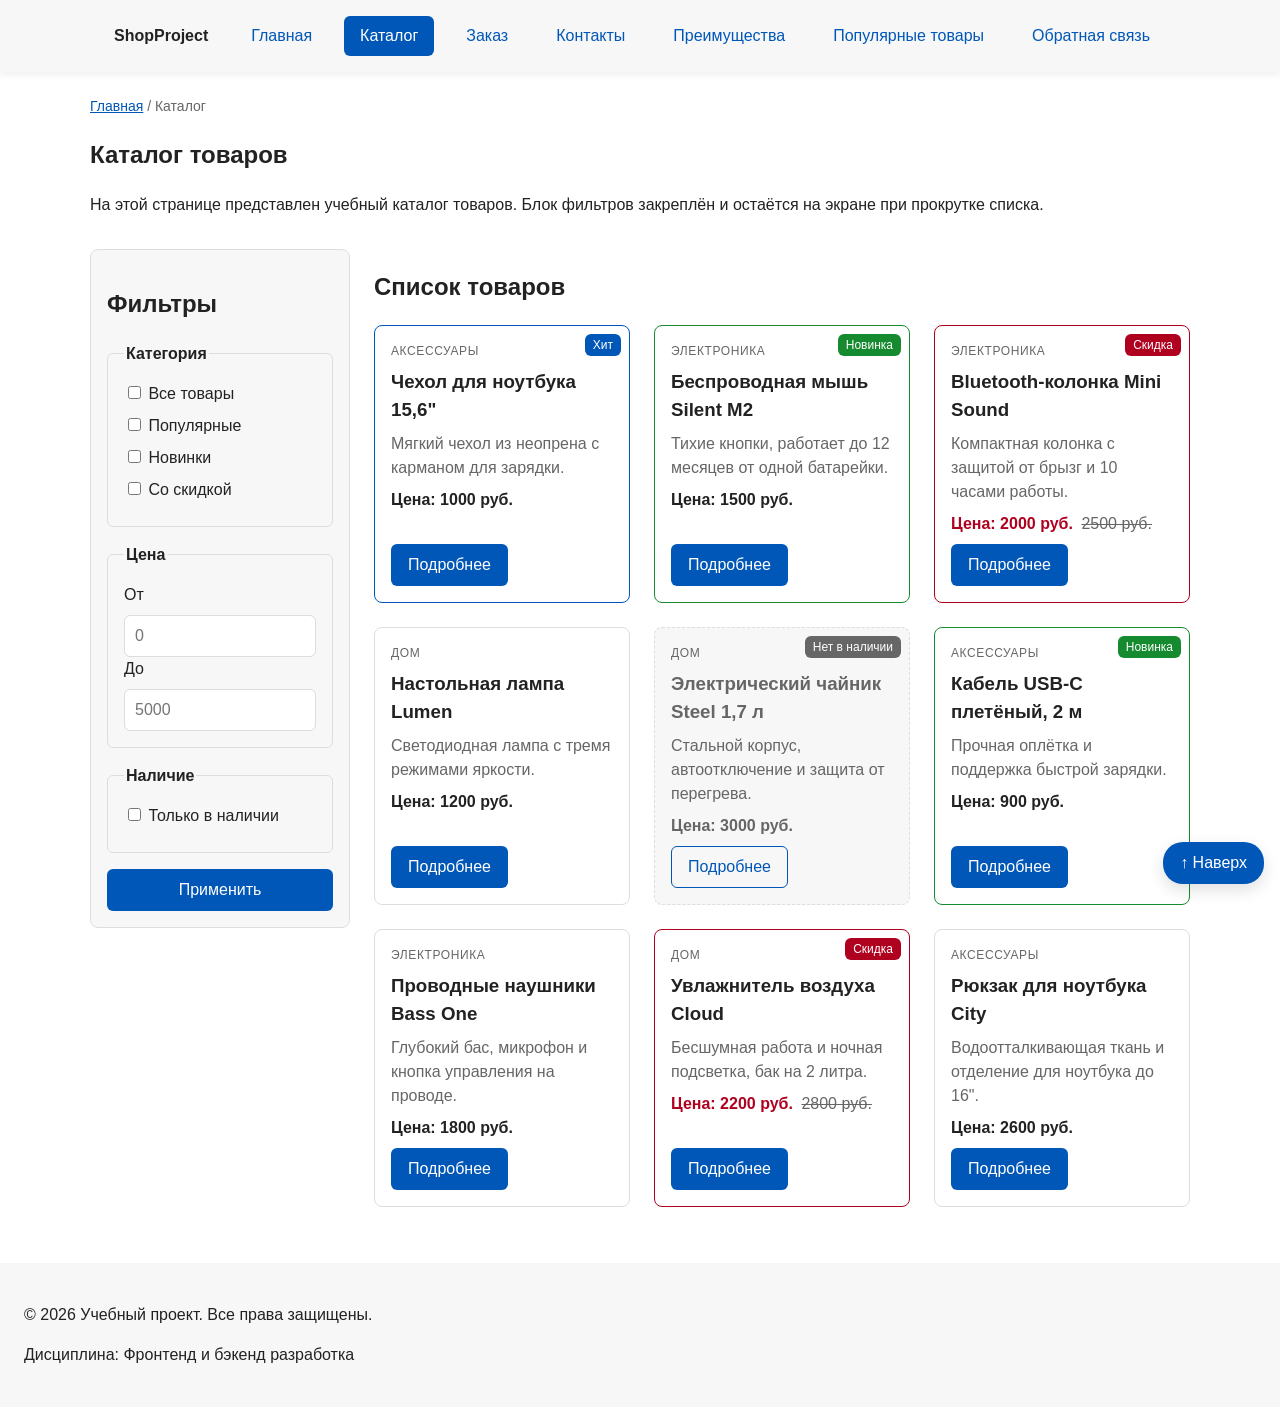
==== commit f88baeec: "feat: add product names fixed header and order modal features" ====
--- a/catalog.html
+++ b/catalog.html
@@ -118,8 +118,8 @@
           <article class="product-card product-card--featured">
             <span class="product-card__badge">Хит</span>
             <p class="product-card__category">Аксессуары</p>
-            <h3 class="product-card__title">Товар 1</h3>
-            <p class="product-card__description">Краткое описание учебного товара.</p>
+            <h3 class="product-card__title">Чехол для ноутбука 15,6"</h3>
+            <p class="product-card__description">Мягкий чехол из неопрена с карманом для зарядки.</p>
             <p class="product-card__price">Цена: 1000 руб.</p>
             <a class="button button--primary product-card__button" href="product.html">Подробнее</a>
           </article>
@@ -127,8 +127,8 @@
           <article class="product-card product-card--new">
             <span class="product-card__badge">Новинка</span>
             <p class="product-card__category">Электроника</p>
-            <h3 class="product-card__title">Товар 2</h3>
-            <p class="product-card__description">Краткое описание учебного товара.</p>
+            <h3 class="product-card__title">Беспроводная мышь Silent M2</h3>
+            <p class="product-card__description">Тихие кнопки, работает до 12 месяцев от одной батарейки.</p>
             <p class="product-card__price">Цена: 1500 руб.</p>
             <a class="button button--primary product-card__button" href="product.html">Подробнее</a>
           </article>
@@ -136,8 +136,8 @@
           <article class="product-card product-card--discount">
             <span class="product-card__badge">Скидка</span>
             <p class="product-card__category">Электроника</p>
-            <h3 class="product-card__title">Товар 3</h3>
-            <p class="product-card__description">Краткое описание учебного товара.</p>
+            <h3 class="product-card__title">Bluetooth-колонка Mini Sound</h3>
+            <p class="product-card__description">Компактная колонка с защитой от брызг и 10 часами работы.</p>
             <p class="product-card__price">
               Цена: 2000 руб.
               <del class="product-card__old-price">2500 руб.</del>
@@ -147,8 +147,8 @@
 
           <article class="product-card">
             <p class="product-card__category">Дом</p>
-            <h3 class="product-card__title">Товар 4</h3>
-            <p class="product-card__description">Краткое описание учебного товара.</p>
+            <h3 class="product-card__title">Настольная лампа Lumen</h3>
+            <p class="product-card__description">Светодиодная лампа с тремя режимами яркости.</p>
             <p class="product-card__price">Цена: 1200 руб.</p>
             <a class="button button--primary product-card__button" href="product.html">Подробнее</a>
           </article>
@@ -156,8 +156,8 @@
           <article class="product-card product-card--sold-out">
             <span class="product-card__badge">Нет в наличии</span>
             <p class="product-card__category">Дом</p>
-            <h3 class="product-card__title">Товар 5</h3>
-            <p class="product-card__description">Краткое описание учебного товара.</p>
+            <h3 class="product-card__title">Электрический чайник Steel 1,7 л</h3>
+            <p class="product-card__description">Стальной корпус, автоотключение и защита от перегрева.</p>
             <p class="product-card__price">Цена: 3000 руб.</p>
             <a class="button button--secondary product-card__button" href="product.html">Подробнее</a>
           </article>
@@ -165,16 +165,16 @@
           <article class="product-card product-card--new">
             <span class="product-card__badge">Новинка</span>
             <p class="product-card__category">Аксессуары</p>
-            <h3 class="product-card__title">Товар 6</h3>
-            <p class="product-card__description">Краткое описание учебного товара.</p>
+            <h3 class="product-card__title">Кабель USB-C плетёный, 2 м</h3>
+            <p class="product-card__description">Прочная оплётка и поддержка быстрой зарядки.</p>
             <p class="product-card__price">Цена: 900 руб.</p>
             <a class="button button--primary product-card__button" href="product.html">Подробнее</a>
           </article>
 
           <article class="product-card">
             <p class="product-card__category">Электроника</p>
-            <h3 class="product-card__title">Товар 7</h3>
-            <p class="product-card__description">Краткое описание учебного товара.</p>
+            <h3 class="product-card__title">Проводные наушники Bass One</h3>
+            <p class="product-card__description">Глубокий бас, микрофон и кнопка управления на проводе.</p>
             <p class="product-card__price">Цена: 1800 руб.</p>
             <a class="button button--primary product-card__button" href="product.html">Подробнее</a>
           </article>
@@ -182,8 +182,8 @@
           <article class="product-card product-card--discount">
             <span class="product-card__badge">Скидка</span>
             <p class="product-card__category">Дом</p>
-            <h3 class="product-card__title">Товар 8</h3>
-            <p class="product-card__description">Краткое описание учебного товара.</p>
+            <h3 class="product-card__title">Увлажнитель воздуха Cloud</h3>
+            <p class="product-card__description">Бесшумная работа и ночная подсветка, бак на 2 литра.</p>
             <p class="product-card__price">
               Цена: 2200 руб.
               <del class="product-card__old-price">2800 руб.</del>
@@ -193,8 +193,8 @@
 
           <article class="product-card">
             <p class="product-card__category">Аксессуары</p>
-            <h3 class="product-card__title">Товар 9</h3>
-            <p class="product-card__description">Краткое описание учебного товара.</p>
+            <h3 class="product-card__title">Рюкзак для ноутбука City</h3>
+            <p class="product-card__description">Водоотталкивающая ткань и отделение для ноутбука до 16".</p>
             <p class="product-card__price">Цена: 2600 руб.</p>
             <a class="button button--primary product-card__button" href="product.html">Подробнее</a>
           </article>
--- a/css/style.css
+++ b/css/style.css
@@ -31,6 +31,7 @@
 
   /* Размеры */
   --container-width: 1100px;
+  --header-height: 72px;
 
   /* Shadow */
   --shadow: 0 6px 16px rgba(0, 0, 0, 0.12);
@@ -193,9 +194,21 @@
    4. Компоненты страницы
    =============================== */
 
-/* Site header block */
+/*
+  Site header block.
+  sticky + top: 0 keeps the header with the menu at the top while scrolling.
+*/
 .site-header {
+  position: sticky;
+  top: 0;
+  z-index: 20;
   background-color: var(--color-surface);
+  box-shadow: 0 2px 8px rgba(0, 0, 0, 0.08);
+}
+
+/* Anchor jumps stop below the fixed header */
+[id] {
+  scroll-margin-top: calc(var(--header-height) + var(--space-md));
 }
 
 /*
@@ -205,7 +218,7 @@
 .site-header__inner {
   max-width: var(--container-width);
   margin: 0 auto;
-  padding: var(--space-lg);
+  padding: var(--space-md) var(--space-lg);
   /* Flexbox: logo on the left, menu on the right */
   display: flex;
   flex-wrap: wrap;
@@ -234,7 +247,7 @@
   align-items: center;
   gap: var(--space-md);
   padding: 0;
-  margin: var(--space-md) 0 0;
+  margin: 0;
   list-style: none;
 }
 
@@ -309,6 +322,13 @@
   padding: var(--space-xl) var(--space-lg);
   background-color: var(--color-surface-accent);
   border-radius: var(--radius-lg);
+}
+
+/* Hero buttons in one row */
+.hero__actions {
+  display: flex;
+  flex-wrap: wrap;
+  gap: var(--space-md);
 }
 
 /*
@@ -488,7 +508,7 @@
 .catalog-filters {
   grid-area: filters;
   position: sticky;
-  top: var(--space-md);
+  top: calc(var(--header-height) + var(--space-md));
   align-self: start;
   padding: var(--space-md);
   border: 1px solid var(--color-border);
@@ -556,6 +576,95 @@
   background-color: var(--color-surface);
 }
 
+/* Reviews: three columns */
+.reviews-grid {
+  display: grid;
+  grid-template-columns: repeat(3, 1fr);
+  gap: var(--space-lg);
+}
+
+.review-card {
+  display: flex;
+  flex-direction: column;
+  gap: var(--space-sm);
+  padding: var(--space-md);
+  border-radius: var(--radius-md);
+  background-color: var(--color-surface);
+}
+
+.review-card__rating {
+  margin: 0;
+  font-size: 14px;
+  color: var(--color-muted);
+}
+
+/* Stars */
+.review-card__rating span {
+  font-size: 18px;
+  color: #c77700;
+}
+
+.review-card__text {
+  margin: 0;
+  font-style: italic;
+}
+
+.review-card__text p {
+  margin: 0;
+}
+
+/* Author and date at the bottom of the card */
+.review-card__footer {
+  margin-top: auto;
+  font-size: 14px;
+  color: var(--color-muted);
+}
+
+.review-card__author {
+  font-weight: 700;
+  color: var(--color-text);
+}
+
+/* FAQ: questions open and close on click (details/summary) */
+.faq__list {
+  display: grid;
+  gap: var(--space-sm);
+}
+
+.faq__item {
+  border: 1px solid var(--color-border);
+  border-radius: var(--radius-md);
+}
+
+.faq__item[open] {
+  border-color: var(--color-primary);
+}
+
+.faq__question {
+  padding: var(--space-md);
+  font-weight: 700;
+  cursor: pointer;
+}
+
+.faq__question:hover {
+  color: var(--color-primary);
+}
+
+.faq__question:focus-visible {
+  outline: 2px solid var(--color-primary);
+  outline-offset: 3px;
+}
+
+/* Answer: limited width, so long text wraps into short lines */
+.faq__answer {
+  max-width: 760px;
+  padding: 0 var(--space-md) var(--space-sm);
+}
+
+.faq__answer p {
+  margin: 0 0 var(--space-sm);
+}
+
 /* Contacts */
 .contacts-list {
   font-style: normal;
@@ -716,21 +825,302 @@
   Элемент dialog сам умеет открываться поверх страницы.
 */
 .order-dialog {
-  width: min(100% - 32px, 560px);
-  padding: var(--space-lg);
+  width: min(100% - 32px, 640px);
+  padding: 0;
   border: none;
   border-radius: var(--radius-lg);
+  box-shadow: 0 20px 60px rgba(0, 0, 0, 0.3);
+}
+
+/* The open dialog appears with a short animation */
+.order-dialog[open] {
+  animation: dialog-show 0.25s ease-out;
+}
+
+@keyframes dialog-show {
+  from {
+    opacity: 0;
+    transform: translateY(-20px) scale(0.97);
+  }
 }
 
 /*
   Затемнение фона за модальным окном.
+  The page behind is also blurred.
 */
 .order-dialog::backdrop {
-  background-color: rgba(0, 0, 0, 0.5);
+  background-color: rgba(0, 20, 50, 0.55);
+  backdrop-filter: blur(3px);
+}
+
+/*
+  Content is inside the inner block, so a click on the dialog itself
+  means a click on the dark background.
+*/
+.order-dialog__inner {
+  position: relative;
+}
+
+/* Header with a gradient; stays on top while the form scrolls */
+.order-dialog__header {
+  position: sticky;
+  top: 0;
+  z-index: 1;
+  padding: var(--space-lg);
+  padding-right: 64px;
+  color: var(--color-white);
+  background: linear-gradient(135deg, var(--color-primary), var(--color-primary-dark));
+}
+
+.order-dialog__subtitle {
+  margin: 0 0 var(--space-xs);
+  font-size: 14px;
+  opacity: 0.85;
 }
 
 .order-dialog__title {
-  margin-top: 0;
+  margin: 0;
+}
+
+/* Close button (cross) in the top-right corner */
+.order-dialog__close {
+  position: absolute;
+  top: var(--space-md);
+  right: var(--space-md);
+  width: 36px;
+  height: 36px;
+  padding: 0;
+  font-size: 24px;
+  line-height: 1;
+  color: var(--color-white);
+  background-color: rgba(255, 255, 255, 0.15);
+  border: none;
+  border-radius: 50%;
+  cursor: pointer;
+  transition: background-color 0.2s, transform 0.2s;
+}
+
+/* The cross turns on hover */
+.order-dialog__close:hover {
+  background-color: rgba(255, 255, 255, 0.3);
+  transform: rotate(90deg);
+}
+
+.order-dialog__close:focus-visible {
+  outline: 2px solid var(--color-white);
+  outline-offset: 2px;
+}
+
+.order-dialog__body {
+  padding: var(--space-lg);
+  padding-bottom: 0;
+}
+
+/* Bottom part with the total and buttons; stays at the bottom while scrolling */
+.order-dialog__footer {
+  position: sticky;
+  bottom: 0;
+  margin: 0 calc(-1 * var(--space-lg));
+  padding: var(--space-md) var(--space-lg);
+  background-color: var(--color-bg);
+  border-top: 1px solid var(--color-border);
+}
+
+/* Success screen after sending */
+.order-dialog__success {
+  padding: var(--space-xl) var(--space-lg);
+  text-align: center;
+}
+
+.order-dialog__success-icon {
+  width: 64px;
+  height: 64px;
+  margin: 0 auto var(--space-md);
+  font-size: 32px;
+  line-height: 64px;
+  color: var(--color-white);
+  background-color: var(--color-success);
+  border-radius: 50%;
+}
+
+.order-dialog__success-title {
+  margin: 0 0 var(--space-sm);
+}
+
+.order-dialog__success-text {
+  margin: 0 0 var(--space-lg);
+  color: var(--color-muted);
+}
+
+/* Selected product with the quantity buttons */
+.order-summary {
+  display: flex;
+  flex-wrap: wrap;
+  justify-content: space-between;
+  align-items: center;
+  gap: var(--space-md);
+  margin-bottom: var(--space-md);
+  padding: var(--space-md);
+  border-radius: var(--radius-md);
+  background-color: var(--color-surface-accent);
+}
+
+.order-summary__label {
+  margin: 0;
+  font-size: 12px;
+  text-transform: uppercase;
+  color: var(--color-muted);
+}
+
+.order-summary__name {
+  margin: 0;
+  font-weight: 700;
+}
+
+.order-summary__price {
+  margin: 0;
+  font-size: 14px;
+  color: var(--color-muted);
+}
+
+/* Quantity: "−" [1] "+" */
+.quantity {
+  display: flex;
+  align-items: center;
+  border: 1px solid var(--color-border);
+  border-radius: 999px;
+  background-color: var(--color-bg);
+}
+
+.quantity__button {
+  width: 36px;
+  height: 36px;
+  font: inherit;
+  font-size: 20px;
+  color: var(--color-primary);
+  background-color: transparent;
+  border: none;
+  border-radius: 50%;
+  cursor: pointer;
+}
+
+.quantity__button:hover {
+  background-color: var(--color-surface-accent);
+}
+
+.quantity__button:focus-visible {
+  outline: 2px solid var(--color-primary);
+}
+
+.quantity__button:disabled {
+  color: var(--color-border);
+  background-color: transparent;
+  cursor: not-allowed;
+}
+
+.quantity__input {
+  width: 44px;
+  font: inherit;
+  font-weight: 700;
+  text-align: center;
+  border: none;
+  background-color: transparent;
+}
+
+/* Choice buttons made from radio inputs */
+.choice {
+  display: flex;
+  flex-wrap: wrap;
+  gap: var(--space-sm);
+}
+
+/* The radio circle is hidden, the label text looks like a button */
+.choice__input {
+  position: absolute;
+  opacity: 0;
+}
+
+.choice__text {
+  display: inline-block;
+  padding: var(--space-sm) var(--space-md);
+  border: 1px solid var(--color-border);
+  border-radius: 999px;
+  cursor: pointer;
+  transition: background-color 0.2s, border-color 0.2s;
+}
+
+.choice__text small {
+  color: var(--color-muted);
+}
+
+.choice__item:hover .choice__text {
+  border-color: var(--color-primary);
+}
+
+/* Selected option */
+.choice__input:checked + .choice__text {
+  color: var(--color-white);
+  background-color: var(--color-primary);
+  border-color: var(--color-primary);
+}
+
+.choice__input:checked + .choice__text small {
+  color: var(--color-white);
+}
+
+.choice__input:focus-visible + .choice__text {
+  outline: 2px solid var(--color-primary);
+  outline-offset: 2px;
+}
+
+/* Promo code: field and button in one row */
+.promo {
+  display: flex;
+  gap: var(--space-sm);
+}
+
+.promo__input {
+  text-transform: uppercase;
+}
+
+.promo__message {
+  margin: var(--space-xs) 0 0;
+  font-size: 14px;
+}
+
+.promo__message:empty {
+  display: none;
+}
+
+.promo__message--success {
+  color: var(--color-success);
+}
+
+.promo__message--error {
+  color: var(--color-danger);
+}
+
+/* Order total */
+.order-total {
+  margin: 0 0 var(--space-md);
+}
+
+.order-total__row {
+  display: flex;
+  justify-content: space-between;
+  font-size: 14px;
+  color: var(--color-muted);
+}
+
+.order-total__row dd {
+  margin: 0;
+}
+
+.order-total__row--main {
+  margin-top: var(--space-xs);
+  font-size: 20px;
+  font-weight: 700;
+  color: var(--color-text);
 }
 
 /* Form on order.html gets a frame */
@@ -739,6 +1129,20 @@
   border: 1px solid var(--color-border);
   border-radius: var(--radius-lg);
   background-color: var(--color-bg);
+}
+
+/* Two fields side by side */
+.order-form__row {
+  display: grid;
+  grid-template-columns: 1fr 1fr;
+  gap: var(--space-md);
+}
+
+/* Group of radio buttons without the default frame */
+.order-form__group {
+  margin: 0 0 var(--space-md);
+  padding: 0;
+  border: none;
 }
 
 /*
@@ -771,6 +1175,29 @@
   font: inherit;
 }
 
+/* Note about required fields */
+.order-form__note {
+  margin-top: 0;
+  font-size: 14px;
+  color: var(--color-muted);
+}
+
+/* Required field star */
+.order-form__required {
+  color: var(--color-danger);
+}
+
+/* Error text under the field, empty until JS fills it */
+.order-form__error {
+  margin: var(--space-xs) 0 0;
+  font-size: 14px;
+  color: var(--color-danger);
+}
+
+.order-form__error:empty {
+  display: none;
+}
+
 /*
   Подсказка под полем телефона.
 */
@@ -794,7 +1221,8 @@
 */
 .order-form__input:focus-visible,
 .order-form__select:focus-visible,
-.order-form__textarea:focus-visible {
+.order-form__textarea:focus-visible,
+.order-form__checkbox:focus-visible {
   outline: 2px solid var(--color-primary);
   outline-offset: 3px;
 }
@@ -807,6 +1235,19 @@
 .order-form__select[aria-invalid="true"],
 .order-form__textarea[aria-invalid="true"] {
   border-color: var(--color-danger);
+  background-color: #fff5f6;
+}
+
+/* Bigger checkbox, easier to click */
+.order-form__checkbox {
+  width: 18px;
+  height: 18px;
+  margin: 0 var(--space-xs) 0 0;
+  vertical-align: middle;
+}
+
+.order-form__checkbox[aria-invalid="true"] {
+  outline: 2px solid var(--color-danger);
 }
 
 /*
@@ -816,6 +1257,16 @@
   display: flex;
   gap: var(--space-md);
   margin-top: var(--space-lg);
+}
+
+/* In the dialog the buttons are right after the total */
+.order-dialog__footer .order-form__actions {
+  margin-top: 0;
+}
+
+/* "Очистить" is pushed to the left */
+.order-form__clear {
+  margin-right: auto;
 }
 
 /*
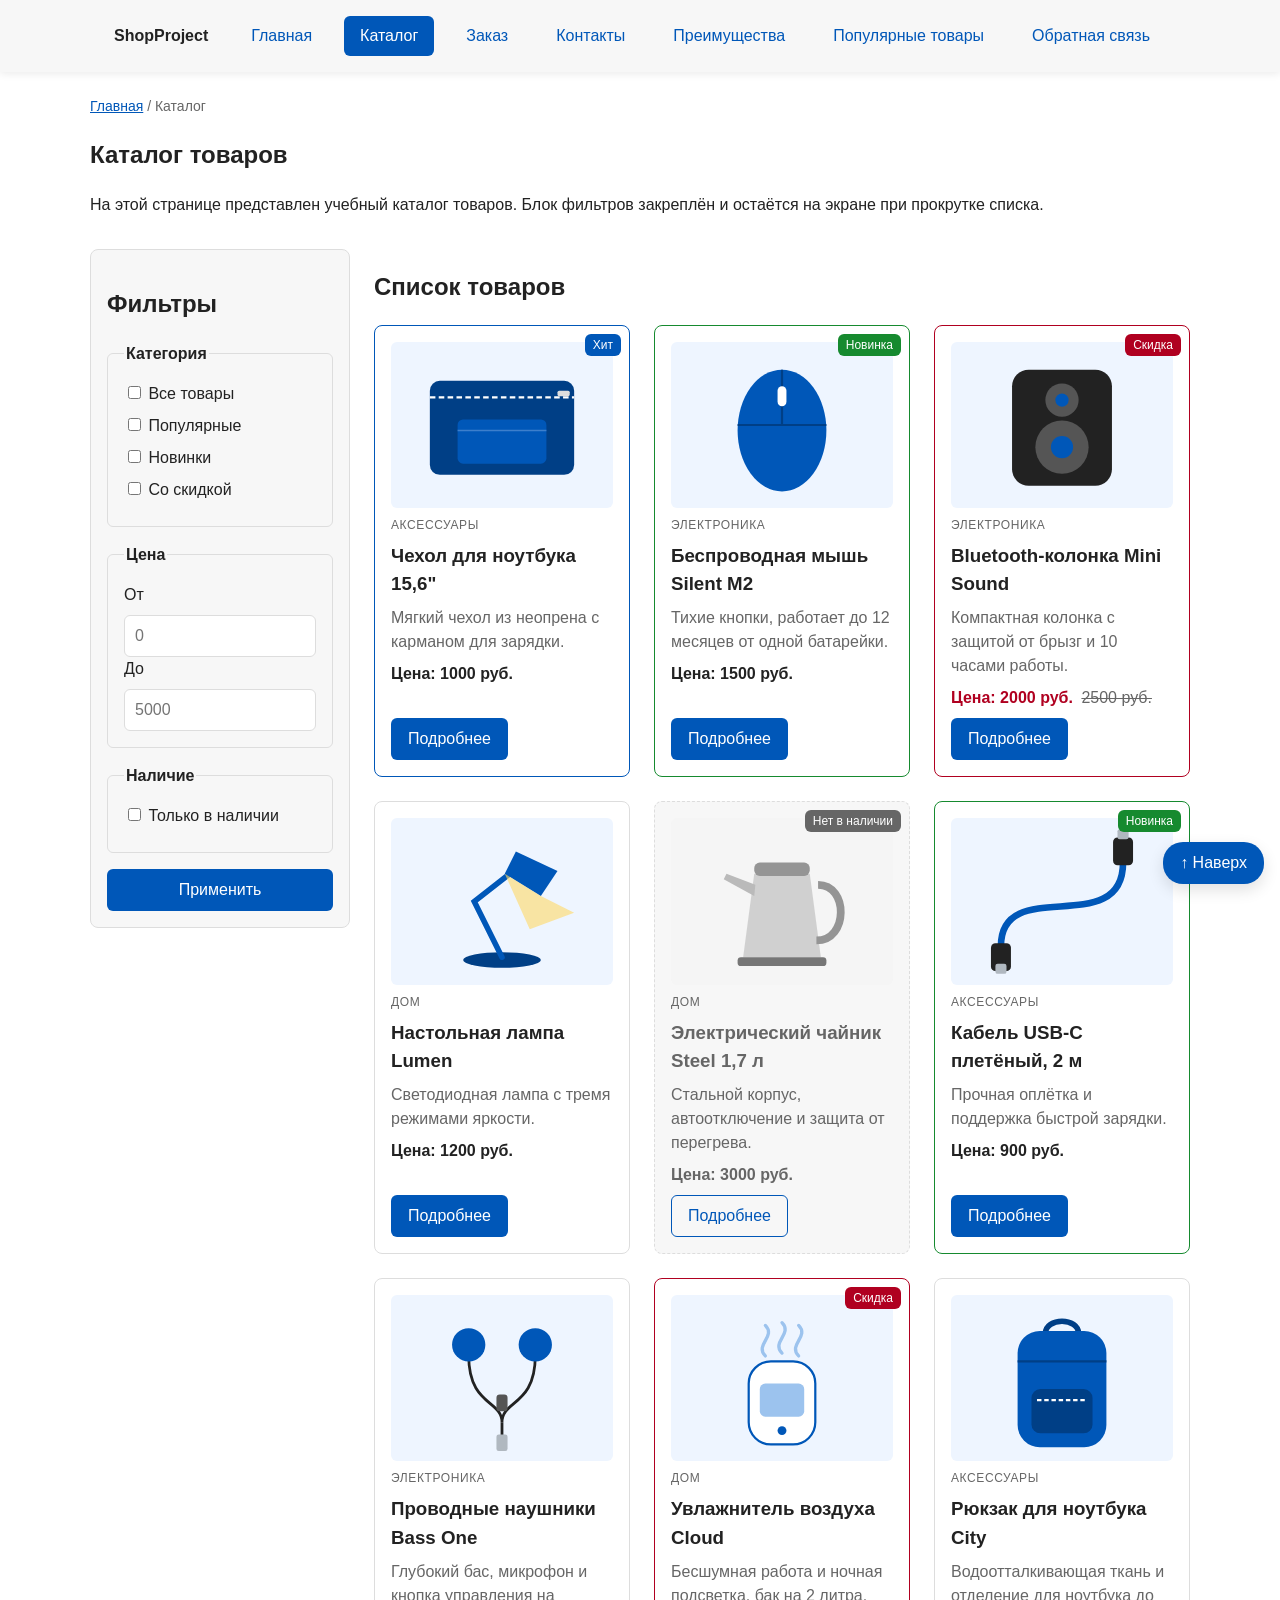
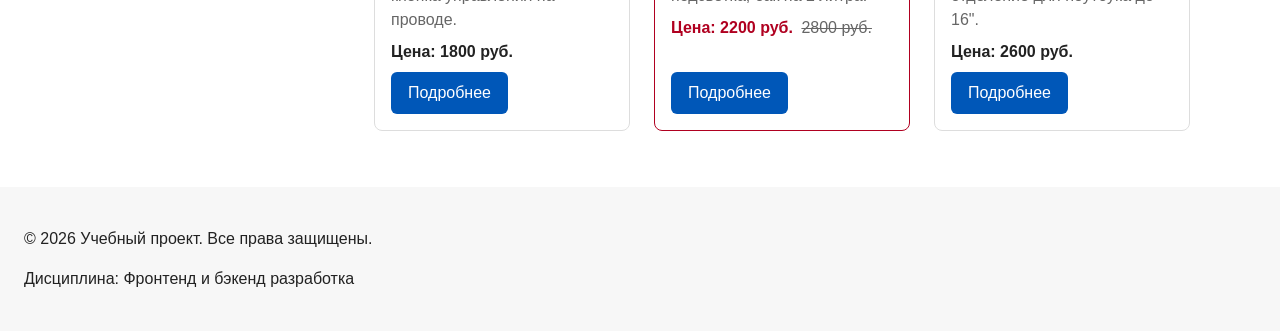
==== commit ec638373: "feat: add product previews to catalog" ====
--- a/catalog.html
+++ b/catalog.html
@@ -9,7 +9,7 @@
   <meta property="og:description" content="Учебный frontend-проект интернет-магазина.">
   <meta property="og:image" content="https://skylongg.github.io/kr1-html-css-shop/images/preview.jpg">
   <title>Каталог товаров — Учебный интернет-магазин</title>
-  <link rel="stylesheet" href="css/style.css">
+  <link rel="stylesheet" href="css/style.css?v=3">
 </head>
 <body>
 
@@ -117,6 +117,14 @@
         <div class="products-grid">
           <article class="product-card product-card--featured">
             <span class="product-card__badge">Хит</span>
+            <img
+              class="product-card__image"
+              src="images/laptop-sleeve.svg"
+              alt="Чехол для ноутбука"
+              width="400"
+              height="300"
+              loading="lazy"
+            >
             <p class="product-card__category">Аксессуары</p>
             <h3 class="product-card__title">Чехол для ноутбука 15,6"</h3>
             <p class="product-card__description">Мягкий чехол из неопрена с карманом для зарядки.</p>
@@ -126,6 +134,14 @@
 
           <article class="product-card product-card--new">
             <span class="product-card__badge">Новинка</span>
+            <img
+              class="product-card__image"
+              src="images/mouse.svg"
+              alt="Беспроводная мышь"
+              width="400"
+              height="300"
+              loading="lazy"
+            >
             <p class="product-card__category">Электроника</p>
             <h3 class="product-card__title">Беспроводная мышь Silent M2</h3>
             <p class="product-card__description">Тихие кнопки, работает до 12 месяцев от одной батарейки.</p>
@@ -135,6 +151,14 @@
 
           <article class="product-card product-card--discount">
             <span class="product-card__badge">Скидка</span>
+            <img
+              class="product-card__image"
+              src="images/speaker.svg"
+              alt="Bluetooth-колонка"
+              width="400"
+              height="300"
+              loading="lazy"
+            >
             <p class="product-card__category">Электроника</p>
             <h3 class="product-card__title">Bluetooth-колонка Mini Sound</h3>
             <p class="product-card__description">Компактная колонка с защитой от брызг и 10 часами работы.</p>
@@ -146,6 +170,14 @@
           </article>
 
           <article class="product-card">
+            <img
+              class="product-card__image"
+              src="images/lamp.svg"
+              alt="Настольная лампа"
+              width="400"
+              height="300"
+              loading="lazy"
+            >
             <p class="product-card__category">Дом</p>
             <h3 class="product-card__title">Настольная лампа Lumen</h3>
             <p class="product-card__description">Светодиодная лампа с тремя режимами яркости.</p>
@@ -155,6 +187,14 @@
 
           <article class="product-card product-card--sold-out">
             <span class="product-card__badge">Нет в наличии</span>
+            <img
+              class="product-card__image"
+              src="images/kettle.svg"
+              alt="Электрический чайник"
+              width="400"
+              height="300"
+              loading="lazy"
+            >
             <p class="product-card__category">Дом</p>
             <h3 class="product-card__title">Электрический чайник Steel 1,7 л</h3>
             <p class="product-card__description">Стальной корпус, автоотключение и защита от перегрева.</p>
@@ -164,6 +204,14 @@
 
           <article class="product-card product-card--new">
             <span class="product-card__badge">Новинка</span>
+            <img
+              class="product-card__image"
+              src="images/cable.svg"
+              alt="Кабель USB-C"
+              width="400"
+              height="300"
+              loading="lazy"
+            >
             <p class="product-card__category">Аксессуары</p>
             <h3 class="product-card__title">Кабель USB-C плетёный, 2 м</h3>
             <p class="product-card__description">Прочная оплётка и поддержка быстрой зарядки.</p>
@@ -172,6 +220,14 @@
           </article>
 
           <article class="product-card">
+            <img
+              class="product-card__image"
+              src="images/earphones.svg"
+              alt="Проводные наушники"
+              width="400"
+              height="300"
+              loading="lazy"
+            >
             <p class="product-card__category">Электроника</p>
             <h3 class="product-card__title">Проводные наушники Bass One</h3>
             <p class="product-card__description">Глубокий бас, микрофон и кнопка управления на проводе.</p>
@@ -181,6 +237,14 @@
 
           <article class="product-card product-card--discount">
             <span class="product-card__badge">Скидка</span>
+            <img
+              class="product-card__image"
+              src="images/humidifier.svg"
+              alt="Увлажнитель воздуха"
+              width="400"
+              height="300"
+              loading="lazy"
+            >
             <p class="product-card__category">Дом</p>
             <h3 class="product-card__title">Увлажнитель воздуха Cloud</h3>
             <p class="product-card__description">Бесшумная работа и ночная подсветка, бак на 2 литра.</p>
@@ -192,6 +256,14 @@
           </article>
 
           <article class="product-card">
+            <img
+              class="product-card__image"
+              src="images/backpack.svg"
+              alt="Рюкзак для ноутбука"
+              width="400"
+              height="300"
+              loading="lazy"
+            >
             <p class="product-card__category">Аксессуары</p>
             <h3 class="product-card__title">Рюкзак для ноутбука City</h3>
             <p class="product-card__description">Водоотталкивающая ткань и отделение для ноутбука до 16".</p>
--- a/css/style.css
+++ b/css/style.css
@@ -424,6 +424,20 @@
   color: var(--color-muted);
 }
 
+/* Product preview image */
+.product-card__image {
+  display: block;
+  width: 100%;
+  height: auto;
+  border-radius: var(--radius-sm);
+}
+
+/* Sold-out product image is grey */
+.product-card--sold-out .product-card__image {
+  filter: grayscale(1);
+  opacity: 0.6;
+}
+
 /* Category above the title */
 .product-card__category {
   margin: 0;
@@ -481,6 +495,7 @@
   position: absolute;
   top: var(--space-sm);
   right: var(--space-sm);
+  z-index: 1;
   padding: 2px var(--space-sm);
   font-size: 12px;
   color: var(--color-white);
@@ -825,134 +840,77 @@
   Элемент dialog сам умеет открываться поверх страницы.
 */
 .order-dialog {
-  width: min(100% - 32px, 640px);
+  width: min(100% - 32px, 560px);
   padding: 0;
   border: none;
   border-radius: var(--radius-lg);
-  box-shadow: 0 20px 60px rgba(0, 0, 0, 0.3);
 }
 
 /* The open dialog appears with a short animation */
 .order-dialog[open] {
-  animation: dialog-show 0.25s ease-out;
+  animation: dialog-show 0.2s ease-out;
 }
 
 @keyframes dialog-show {
   from {
     opacity: 0;
-    transform: translateY(-20px) scale(0.97);
+    transform: translateY(-20px);
   }
 }
 
 /*
-  Затемнение фона за модальным окном.
-  The page behind is also blurred.
-*/
-.order-dialog::backdrop {
-  background-color: rgba(0, 20, 50, 0.55);
-  backdrop-filter: blur(3px);
-}
-
-/*
-  Content is inside the inner block, so a click on the dialog itself
+  Padding is on the inner block, so a click on the dialog itself
   means a click on the dark background.
 */
 .order-dialog__inner {
   position: relative;
-}
-
-/* Header with a gradient; stays on top while the form scrolls */
-.order-dialog__header {
-  position: sticky;
-  top: 0;
-  z-index: 1;
   padding: var(--space-lg);
-  padding-right: 64px;
-  color: var(--color-white);
-  background: linear-gradient(135deg, var(--color-primary), var(--color-primary-dark));
-}
-
-.order-dialog__subtitle {
-  margin: 0 0 var(--space-xs);
-  font-size: 14px;
-  opacity: 0.85;
-}
-
-.order-dialog__title {
-  margin: 0;
 }
 
 /* Close button (cross) in the top-right corner */
 .order-dialog__close {
   position: absolute;
-  top: var(--space-md);
-  right: var(--space-md);
+  top: var(--space-sm);
+  right: var(--space-sm);
   width: 36px;
   height: 36px;
   padding: 0;
   font-size: 24px;
   line-height: 1;
-  color: var(--color-white);
-  background-color: rgba(255, 255, 255, 0.15);
+  color: var(--color-muted);
+  background-color: transparent;
   border: none;
   border-radius: 50%;
   cursor: pointer;
-  transition: background-color 0.2s, transform 0.2s;
-}
-
-/* The cross turns on hover */
+}
+
 .order-dialog__close:hover {
-  background-color: rgba(255, 255, 255, 0.3);
-  transform: rotate(90deg);
+  color: var(--color-text);
+  background-color: var(--color-surface);
 }
 
 .order-dialog__close:focus-visible {
-  outline: 2px solid var(--color-white);
-  outline-offset: 2px;
-}
-
-.order-dialog__body {
-  padding: var(--space-lg);
-  padding-bottom: 0;
-}
-
-/* Bottom part with the total and buttons; stays at the bottom while scrolling */
+  outline: 2px solid var(--color-primary);
+}
+
+/*
+  Затемнение фона за модальным окном.
+*/
+.order-dialog::backdrop {
+  background-color: rgba(0, 0, 0, 0.5);
+}
+
+.order-dialog__title {
+  margin-top: 0;
+}
+
+/* Total and buttons at the bottom of the form */
 .order-dialog__footer {
-  position: sticky;
-  bottom: 0;
-  margin: 0 calc(-1 * var(--space-lg));
-  padding: var(--space-md) var(--space-lg);
-  background-color: var(--color-bg);
+  padding-top: var(--space-md);
   border-top: 1px solid var(--color-border);
 }
 
-/* Success screen after sending */
-.order-dialog__success {
-  padding: var(--space-xl) var(--space-lg);
-  text-align: center;
-}
-
-.order-dialog__success-icon {
-  width: 64px;
-  height: 64px;
-  margin: 0 auto var(--space-md);
-  font-size: 32px;
-  line-height: 64px;
-  color: var(--color-white);
-  background-color: var(--color-success);
-  border-radius: 50%;
-}
-
-.order-dialog__success-title {
-  margin: 0 0 var(--space-sm);
-}
-
-.order-dialog__success-text {
-  margin: 0 0 var(--space-lg);
-  color: var(--color-muted);
-}
-
-/* Selected product with the quantity buttons */
+/* Selected product and the quantity buttons in one row */
 .order-summary {
   display: flex;
   flex-wrap: wrap;
@@ -960,26 +918,14 @@
   align-items: center;
   gap: var(--space-md);
   margin-bottom: var(--space-md);
-  padding: var(--space-md);
-  border-radius: var(--radius-md);
-  background-color: var(--color-surface-accent);
-}
-
-.order-summary__label {
-  margin: 0;
-  font-size: 12px;
-  text-transform: uppercase;
-  color: var(--color-muted);
 }
 
 .order-summary__name {
   margin: 0;
-  font-weight: 700;
 }
 
 .order-summary__price {
   margin: 0;
-  font-size: 14px;
   color: var(--color-muted);
 }
 
@@ -987,44 +933,27 @@
 .quantity {
   display: flex;
   align-items: center;
+  gap: var(--space-xs);
+}
+
+.quantity__button {
+  width: 40px;
+  padding: var(--space-sm) 0;
+  text-align: center;
+}
+
+.quantity__input {
+  width: 56px;
+  padding: var(--space-sm) var(--space-xs);
+  font: inherit;
+  text-align: center;
   border: 1px solid var(--color-border);
-  border-radius: 999px;
-  background-color: var(--color-bg);
-}
-
-.quantity__button {
-  width: 36px;
-  height: 36px;
-  font: inherit;
-  font-size: 20px;
-  color: var(--color-primary);
-  background-color: transparent;
-  border: none;
-  border-radius: 50%;
-  cursor: pointer;
-}
-
-.quantity__button:hover {
-  background-color: var(--color-surface-accent);
-}
-
-.quantity__button:focus-visible {
+  border-radius: var(--radius-sm);
+}
+
+.quantity__input:focus-visible {
   outline: 2px solid var(--color-primary);
-}
-
-.quantity__button:disabled {
-  color: var(--color-border);
-  background-color: transparent;
-  cursor: not-allowed;
-}
-
-.quantity__input {
-  width: 44px;
-  font: inherit;
-  font-weight: 700;
-  text-align: center;
-  border: none;
-  background-color: transparent;
+  outline-offset: 3px;
 }
 
 /* Choice buttons made from radio inputs */
@@ -1043,34 +972,26 @@
 .choice__text {
   display: inline-block;
   padding: var(--space-sm) var(--space-md);
-  border: 1px solid var(--color-border);
-  border-radius: 999px;
+  color: var(--color-primary);
+  border: 1px solid var(--color-primary);
+  border-radius: var(--radius-sm);
   cursor: pointer;
-  transition: background-color 0.2s, border-color 0.2s;
-}
-
-.choice__text small {
-  color: var(--color-muted);
+  transition: background-color 0.2s, color 0.2s;
 }
 
 .choice__item:hover .choice__text {
-  border-color: var(--color-primary);
+  background-color: var(--color-surface-accent);
 }
 
 /* Selected option */
 .choice__input:checked + .choice__text {
   color: var(--color-white);
   background-color: var(--color-primary);
-  border-color: var(--color-primary);
-}
-
-.choice__input:checked + .choice__text small {
-  color: var(--color-white);
 }
 
 .choice__input:focus-visible + .choice__text {
   outline: 2px solid var(--color-primary);
-  outline-offset: 2px;
+  outline-offset: 3px;
 }
 
 /* Promo code: field and button in one row */
@@ -1079,13 +1000,8 @@
   gap: var(--space-sm);
 }
 
-.promo__input {
-  text-transform: uppercase;
-}
-
 .promo__message {
   margin: var(--space-xs) 0 0;
-  font-size: 14px;
 }
 
 .promo__message:empty {
@@ -1108,7 +1024,6 @@
 .order-total__row {
   display: flex;
   justify-content: space-between;
-  font-size: 14px;
   color: var(--color-muted);
 }
 
@@ -1117,8 +1032,6 @@
 }
 
 .order-total__row--main {
-  margin-top: var(--space-xs);
-  font-size: 20px;
   font-weight: 700;
   color: var(--color-text);
 }
@@ -1129,13 +1042,6 @@
   border: 1px solid var(--color-border);
   border-radius: var(--radius-lg);
   background-color: var(--color-bg);
-}
-
-/* Two fields side by side */
-.order-form__row {
-  display: grid;
-  grid-template-columns: 1fr 1fr;
-  gap: var(--space-md);
 }
 
 /* Group of radio buttons without the default frame */
